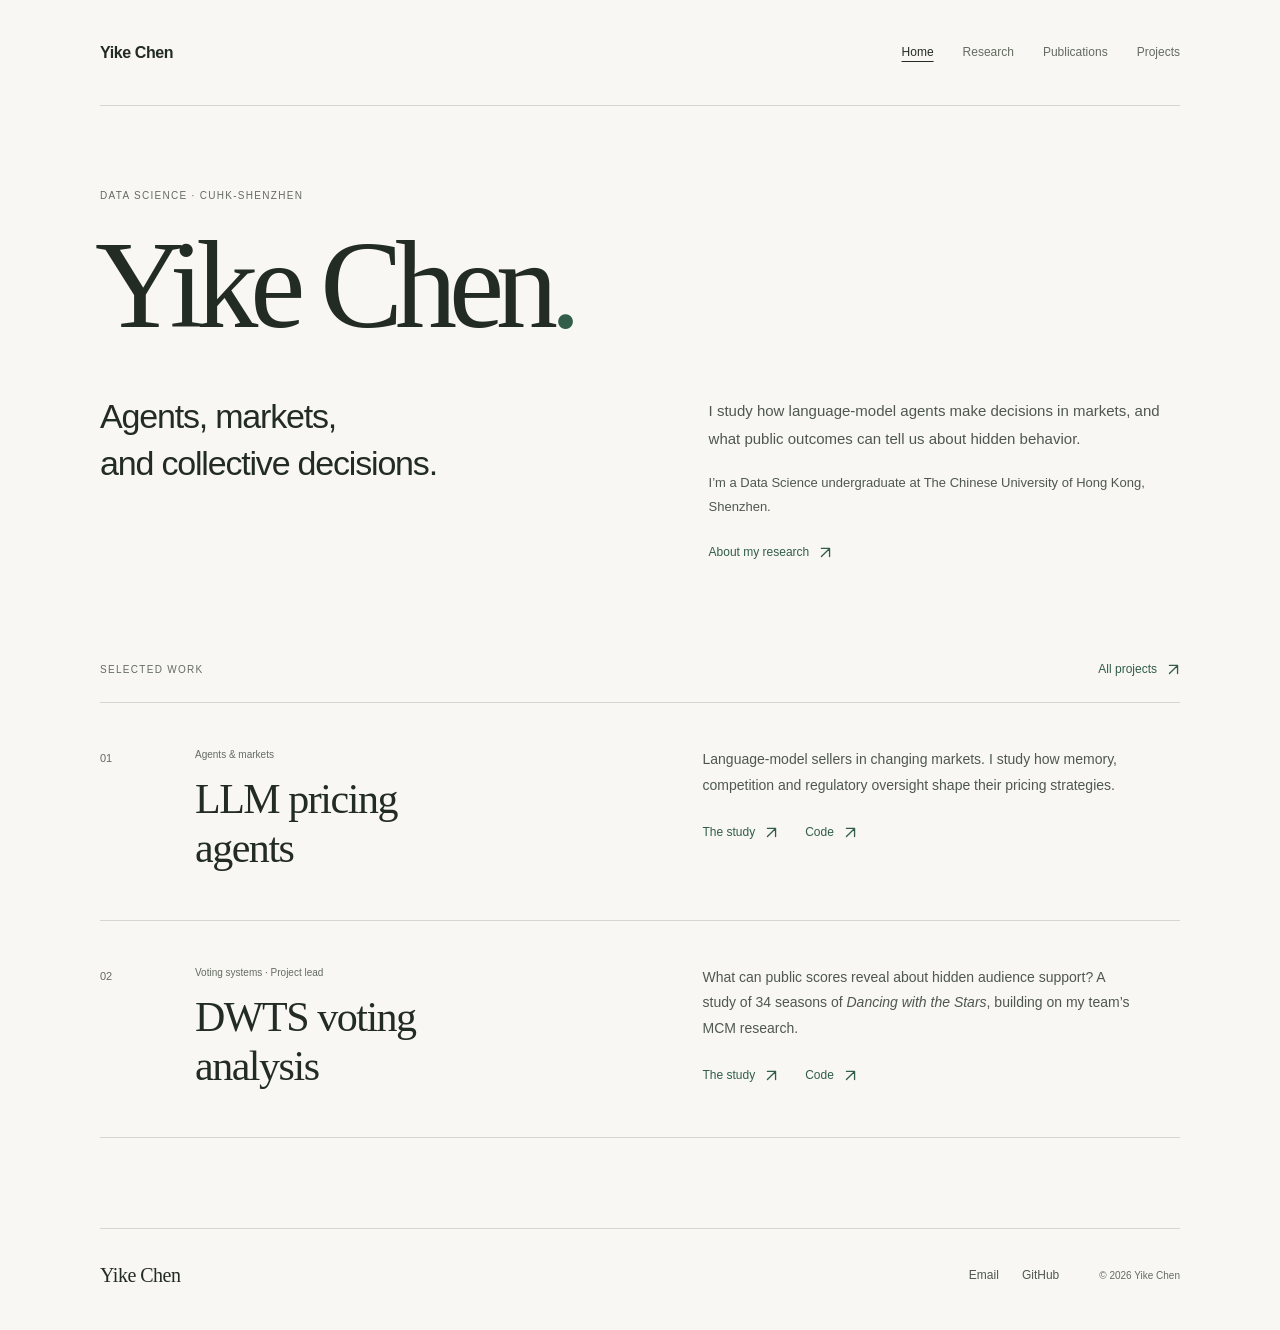
==== index.html @ 0167030e "Refine portfolio with a minimal editorial design" ====
<!DOCTYPE html>
<html lang="en">
<head>
  <meta charset="utf-8">
  <meta name="viewport" content="width=device-width, initial-scale=1">
  <title>Yike Chen — Data Science &amp; Research</title>
  <meta name="description" content="Yike Chen studies language-model agents, markets and voting systems. A selected research portfolio from a Data Science undergraduate at CUHK-Shenzhen.">
  <link rel="canonical" href="https://ccc917111.github.io/">
  <meta property="og:type" content="website">
  <meta property="og:title" content="Yike Chen — Data Science &amp; Research">
  <meta property="og:description" content="Selected research on language-model agents, strategic behavior and voting systems.">
  <meta property="og:url" content="https://ccc917111.github.io/">
  <link rel="icon" href="assets/favicon.svg" type="image/svg+xml">
  <link rel="stylesheet" href="assets/style.css?v=minimal-20261016">
</head>
<body class="page page-home">
  <a class="skip-link" href="#main">Skip to content</a>
  <header class="site-header">
    <div class="shell header-inner">
      <a class="brand" href="index.html">Yike Chen</a>
      <nav class="site-nav" aria-label="Primary">
        <a href="index.html" aria-current="page">Home</a>
        <a href="research.html">Research</a>
        <a href="publications.html">Publications</a>
        <a href="projects.html">Projects</a>
      </nav>
    </div>
  </header>

  <main class="shell" id="main">
    <section class="home-intro" aria-labelledby="hero-title">
      <p class="eyebrow">Data science · CUHK-Shenzhen</p>
      <h1 id="hero-title">Yike Chen<span class="name-period">.</span></h1>
      <div class="intro-grid">
        <p class="intro-statement">Agents, markets,<br> and collective decisions.</p>
        <div class="intro-description">
          <p>I study how language-model agents make decisions in markets, and what public outcomes can tell us about hidden behavior.</p>
          <p>I&rsquo;m a Data Science undergraduate at The Chinese University of Hong Kong, Shenzhen.</p>
          <a class="text-link" href="research.html">About my research <svg class="icon-arrow" viewBox="0 0 16 16" aria-hidden="true" focusable="false"><path d="M3 13 13 3M3 3h10v10" fill="none" stroke="currentColor" stroke-width="1.6" stroke-linecap="round" stroke-linejoin="round"/></svg></a>
        </div>
      </div>
    </section>

    <section class="selected-work" aria-labelledby="work-title">
      <div class="section-heading">
        <h2 class="eyebrow" id="work-title">Selected work</h2>
        <a class="text-link" href="projects.html">All projects <svg class="icon-arrow" viewBox="0 0 16 16" aria-hidden="true" focusable="false"><path d="M3 13 13 3M3 3h10v10" fill="none" stroke="currentColor" stroke-width="1.6" stroke-linecap="round" stroke-linejoin="round"/></svg></a>
      </div>
      <article class="work-row">
        <p class="work-index" aria-hidden="true">01</p>
        <div class="work-title">
          <p class="work-context">Agents &amp; markets</p>
          <h3><a href="research.html#pricing">LLM pricing<br> agents</a></h3>
        </div>
        <div class="work-description">
          <p>Language-model sellers in changing markets. I study how memory, competition and regulatory oversight shape their pricing strategies.</p>
          <div class="link-row">
            <a class="text-link" href="research.html#pricing">The study <svg class="icon-arrow" viewBox="0 0 16 16" aria-hidden="true" focusable="false"><path d="M3 13 13 3M3 3h10v10" fill="none" stroke="currentColor" stroke-width="1.6" stroke-linecap="round" stroke-linejoin="round"/></svg></a>
            <a class="text-link" href="https://github.com/CCC917111/strategic-adaptation-llm-pricing-agents">Code <svg class="icon-arrow" viewBox="0 0 16 16" aria-hidden="true" focusable="false"><path d="M3 13 13 3M3 3h10v10" fill="none" stroke="currentColor" stroke-width="1.6" stroke-linecap="round" stroke-linejoin="round"/></svg></a>
          </div>
        </div>
      </article>
      <article class="work-row">
        <p class="work-index" aria-hidden="true">02</p>
        <div class="work-title">
          <p class="work-context">Voting systems · Project lead</p>
          <h3><a href="research.html#dwts">DWTS voting<br> analysis</a></h3>
        </div>
        <div class="work-description">
          <p>What can public scores reveal about hidden audience support? A study of 34 seasons of <em>Dancing with the Stars</em>, building on my team&rsquo;s MCM research.</p>
          <div class="link-row">
            <a class="text-link" href="research.html#dwts">The study <svg class="icon-arrow" viewBox="0 0 16 16" aria-hidden="true" focusable="false"><path d="M3 13 13 3M3 3h10v10" fill="none" stroke="currentColor" stroke-width="1.6" stroke-linecap="round" stroke-linejoin="round"/></svg></a>
            <a class="text-link" href="https://github.com/CCC917111/DWTS_voting_analysis">Code <svg class="icon-arrow" viewBox="0 0 16 16" aria-hidden="true" focusable="false"><path d="M3 13 13 3M3 3h10v10" fill="none" stroke="currentColor" stroke-width="1.6" stroke-linecap="round" stroke-linejoin="round"/></svg></a>
          </div>
        </div>
      </article>
    </section>
  </main>

  <footer class="site-footer">
    <div class="shell footer-inner">
      <p class="footer-name">Yike Chen</p>
      <div class="footer-links"><a href="mailto:yikechen@link.cuhk.edu.cn">Email</a><a href="https://github.com/CCC917111">GitHub</a></div>
      <p class="copyright">&copy; 2026 Yike Chen</p>
    </div>
  </footer>
</body>
</html>
---- assets/style.css ----
/* Yike Chen — a minimal research portfolio. No external dependencies. */
:root {
  --ink: #232b25;
  --body: #4f584f;
  --muted: #646b62;
  --accent: #315d49;
  --paper: #f8f7f3;
  --line: #d4d8cf;
  --serif: "Iowan Old Style", "Palatino Linotype", "Book Antiqua", Georgia, serif;
  --sans: -apple-system, BlinkMacSystemFont, "Segoe UI", "Helvetica Neue", Arial, sans-serif;
}
*, *::before, *::after { box-sizing: border-box; }
html { scroll-behavior: smooth; scroll-padding-top: 32px; -webkit-text-size-adjust: 100%; }
body { margin: 0; min-width: 280px; min-height: 100vh; display: flex; flex-direction: column; color: var(--ink); background: var(--paper); font-family: var(--sans); font-size: 16px; line-height: 1.75; -webkit-font-smoothing: antialiased; }
main { flex: 1; }
a { color: var(--accent); text-underline-offset: 5px; text-decoration-thickness: 1px; }
a:hover { color: var(--ink); }
img { display: block; max-width: 100%; height: auto; }
h1, h2, h3, p { margin-top: 0; }
h1, h2, h3 { color: var(--ink); font-weight: 400; line-height: 1.17; }
p { margin-bottom: 18px; }
[hidden] { display: none !important; }
:focus-visible { outline: 2px solid var(--accent); outline-offset: 5px; }
.shell { width: min(1080px, calc(100% - 96px)); margin-inline: auto; }
.icon-arrow { display: inline-block; width: 13px; height: 13px; flex-shrink: 0; vertical-align: middle; }
.skip-link { position: absolute; top: 12px; left: 16px; z-index: 100; padding: 8px 16px; background: var(--paper); color: var(--ink); transform: translateY(-180%); }
.skip-link:focus { transform: translateY(0); }
.header-inner { min-height: 106px; display: flex; align-items: center; justify-content: space-between; gap: 30px; border-bottom: 1px solid var(--line); }
.brand { color: var(--ink); font-size: 16px; font-weight: 600; letter-spacing: -.025em; text-decoration: none; white-space: nowrap; }
.site-nav { display: flex; align-items: center; gap: 29px; }
.site-nav a { display: inline-block; padding: 9px 0; color: var(--muted); font-size: 12px; text-decoration: none; }
.site-nav a:hover, .site-nav a[aria-current="page"] { color: var(--ink); text-decoration: underline; }
.eyebrow { font-family: var(--sans); font-size: 10px; font-weight: 500; line-height: 1.5; letter-spacing: .13em; text-transform: uppercase; color: var(--muted); }
.text-link { display: inline-flex; align-items: center; gap: 10px; color: var(--accent); font-size: 12px; font-weight: 500; text-decoration: none; }
.text-link:hover { text-decoration: underline; }
.link-row { display: flex; flex-wrap: wrap; gap: 16px 27px; margin-top: 23px; }
.home-intro { padding: 82px 0 94px; }
.home-intro > .eyebrow { margin-bottom: 20px; }
.home-intro h1 { margin: 0 0 46px -5px; font-family: var(--serif); font-size: clamp(80px, 9.7vw, 132px); letter-spacing: -.065em; line-height: 1; }
.name-period { color: var(--accent); }
.intro-grid { display: grid; grid-template-columns: 1.1fr 1fr; gap: 90px; }
.intro-statement { margin: 0; font-size: clamp(25px, 2.8vw, 34px); line-height: 1.38; letter-spacing: -.035em; }
.intro-description { padding-top: 4px; }
.intro-description p { font-size: 15px; color: var(--body); line-height: 1.85; }
.intro-description p + p { font-size: 13px; }
.intro-description .text-link { margin-top: 3px; }
.selected-work { padding-bottom: 90px; }
.section-heading { display: flex; align-items: baseline; justify-content: space-between; gap: 25px; padding-bottom: 22px; border-bottom: 1px solid var(--line); }
.section-heading .eyebrow { margin: 0; }
.work-row { display: grid; grid-template-columns: 65px 1fr 1fr; gap: 30px; padding: 43px 0 46px; border-bottom: 1px solid var(--line); }
.work-index { padding-top: 3px; color: var(--muted); font-size: 11px; }
.work-context { margin-bottom: 12px; color: var(--muted); font-size: 10px; }
.work-title h3 { margin: 0; font-family: var(--serif); font-size: 42px; letter-spacing: -.035em; }
.work-title h3 a { color: var(--ink); text-decoration: none; }
.work-title h3 a:hover { color: var(--accent); }
.work-description { padding-top: 1px; }
.work-description > p { max-width: 430px; margin-bottom: 0; color: var(--body); font-size: 14px; line-height: 1.85; }
.site-footer { margin-top: 0; }
.footer-inner { display: flex; flex-wrap: wrap; gap: 20px 40px; align-items: center; padding: 29px 0 37px; border-top: 1px solid var(--line); }
.footer-inner p { margin: 0; }
.footer-name { font-family: var(--serif); font-size: 20px; letter-spacing: -.025em; }
.footer-links { display: flex; gap: 23px; margin-left: auto; }
.footer-links a { font-size: 12px; color: var(--body); text-decoration: none; }
.footer-links a:hover { color: var(--accent); text-decoration: underline; }
.copyright { color: var(--muted); font-size: 10px; }
/* Research and publication records stay accessible beyond the short home page. */
.page-intro { padding: 74px 0 48px; max-width: 840px; }
.page-intro .eyebrow { margin-bottom: 22px; }
.page-intro h1 { margin-bottom: 25px; font-family: var(--serif); font-size: clamp(43px, 5.3vw, 65px); letter-spacing: -.045em; }
.page-lede { max-width: 730px; margin: 0; color: var(--body); font-size: 16px; line-height: 1.9; }
.section-nav { display: flex; flex-wrap: wrap; gap: 12px 30px; padding: 0 0 25px; }
.section-nav a { color: var(--body); font-size: 12px; text-decoration: none; }
.section-nav a:hover { text-decoration: underline; }
.research-list { margin-bottom: 80px; }
.research-entry { display: grid; grid-template-columns: 200px minmax(0, 1fr); gap: 65px; border-top: 1px solid var(--line); padding: 43px 0 50px; }
.entry-meta { color: var(--muted); font-size: 11px; line-height: 1.8; padding-top: 6px; }
.entry-period { margin-bottom: 11px; }
.entry-role { max-width: 175px; }
.entry-content { max-width: 720px; }
.entry-content h2 { font-family: var(--serif); font-size: 34px; letter-spacing: -.025em; margin-bottom: 26px; }
.entry-content > p { color: var(--body); font-size: 14px; line-height: 1.95; }
.publication-group { margin: 4px 0 60px; }
.page-publications main { padding-bottom: 35px; }
.group-title { margin-bottom: 0; padding-bottom: 18px; border-bottom: 1px solid var(--line); font-size: 10px; color: var(--muted); text-transform: uppercase; letter-spacing: .12em; }
.publication { display: grid; grid-template-columns: 65px minmax(0, 1fr); gap: 30px; padding: 32px 0 36px; }
.publication-number { padding-top: 5px; color: var(--muted); font-size: 11px; }
.publication-content { max-width: 850px; }
.publication h3 { font-family: var(--serif); font-size: 30px; letter-spacing: -.02em; line-height: 1.35; margin-bottom: 21px; }
.venue { font-size: 12px; color: var(--accent); margin-bottom: 11px; }
.authors { color: var(--body); font-size: 13px; line-height: 1.9; margin-bottom: 12px; }
.self { color: var(--ink); font-weight: 600; }
.publication-note { color: var(--muted); font-size: 12px; }
/* Native disclosure keeps the project index quiet and method figures available. */
.project-grid { padding-bottom: 70px; }
.project-card { display: grid; grid-template-columns: 65px minmax(0, 1fr); column-gap: 30px; padding: 38px 0 46px; border-top: 1px solid var(--line); }
.project-card > :not(.project-topline) { grid-column: 2; }
.project-topline { grid-column: 1; grid-row: 1; padding-top: 8px; }
.project-number { color: var(--muted); font-size: 11px; }
.project-card h2 { max-width: 800px; font-family: var(--serif); font-size: 35px; letter-spacing: -.025em; margin-bottom: 23px; }
.project-card > p { max-width: 760px; color: var(--body); font-size: 14px; line-height: 1.95; }
.project-method { max-width: 760px; margin: 3px 0 0; }
.project-method summary { width: fit-content; padding: 6px 0; font-size: 12px; color: var(--accent); cursor: pointer; }
.project-method[open] summary { margin-bottom: 15px; }
.visual-link { display: block; text-decoration: none; }
.project-visual { width: 100%; border: 1px solid var(--line); }
.visual-open { display: inline-flex; align-items: center; gap: 8px; padding: 8px 0; font-size: 11px; color: var(--accent); }
.visual-link:hover .visual-open { text-decoration: underline; }
.project-card .link-row { margin-top: 18px; }
@media (max-width: 900px) {
  .shell { width: calc(100% - 72px); }
  .intro-grid { gap: 45px; }
  .work-row { grid-template-columns: 35px 1fr 1fr; gap: 22px; }
  .work-title h3 { font-size: 35px; }
  .research-entry { grid-template-columns: 160px minmax(0, 1fr); gap: 35px; }
  .entry-content h2 { font-size: 30px; }
}
@media (max-width: 650px) {
  .shell { width: calc(100% - 48px); }
  .header-inner { display: block; padding: 22px 0 14px; min-height: auto; }
  .brand { font-size: 15px; }
  .site-nav { margin-top: 12px; gap: 0; justify-content: space-between; }
  .site-nav a { font-size: 11px; padding: 7px 0; }
  .home-intro { padding: 52px 0 58px; }
  .home-intro > .eyebrow { font-size: 9px; margin-bottom: 23px; }
  .home-intro h1 { margin: 0 0 32px -3px; font-size: clamp(61px, 16vw, 94px); }
  .intro-grid { grid-template-columns: 1fr; gap: 25px; }
  .intro-statement { font-size: 29px; }
  .intro-description { max-width: 440px; padding-top: 0; }
  .intro-description p { font-size: 14px; margin-bottom: 16px; }
  .intro-description p + p { font-size: 12px; }
  .selected-work { padding-bottom: 60px; }
  .section-heading { padding-bottom: 18px; }
  .section-heading .text-link { font-size: 11px; }
  .work-row { grid-template-columns: 25px minmax(0, 1fr); gap: 18px 12px; padding: 29px 0 32px; }
  .work-index { grid-column: 1; grid-row: 1; padding-top: 1px; font-size: 10px; }
  .work-title { grid-column: 2; }
  .work-context { font-size: 9px; margin-bottom: 11px; }
  .work-title h3 { font-size: 35px; }
  .work-title h3 br { display: none; }
  .work-description { grid-column: 2; padding: 0; }
  .work-description > p { font-size: 13px; }
  .link-row { margin-top: 18px; gap: 15px 24px; }
  .text-link { font-size: 11px; }
  .footer-inner { padding: 24px 0 29px; gap: 18px 22px; }
  .footer-name { font-size: 18px; }
  .footer-links { gap: 19px; }
  .footer-links a { font-size: 11px; }
  .copyright { flex-basis: 100%; font-size: 9px; }
  .page-intro { padding: 48px 0 35px; }
  .page-intro h1 { font-size: 43px; }
  .page-intro .eyebrow { margin-bottom: 18px; }
  .page-lede { font-size: 14px; line-height: 1.85; }
  .section-nav { gap: 9px 21px; padding-bottom: 22px; }
  .section-nav a { font-size: 11px; }
  .research-entry { grid-template-columns: 1fr; gap: 19px; padding: 28px 0 35px; }
  .entry-meta { padding-top: 0; font-size: 10px; }
  .entry-period { margin-bottom: 6px; }
  .entry-role { max-width: none; margin: 0; }
  .entry-content h2 { font-size: 29px; margin-bottom: 21px; }
  .entry-content > p { font-size: 13px; line-height: 1.95; }
  .research-list { margin-bottom: 40px; }
  .publication-group { margin-bottom: 35px; }
  .publication { grid-template-columns: 22px minmax(0, 1fr); gap: 13px; padding-top: 25px; }
  .publication h3 { font-size: 26px; margin-bottom: 20px; }
  .publication-number { font-size: 10px; }
  .authors { font-size: 12px; }
  .venue, .publication-note { font-size: 11px; }
  .project-grid { padding-bottom: 40px; }
  .project-card { grid-template-columns: 22px minmax(0, 1fr); column-gap: 13px; padding: 28px 0 33px; }
  .project-topline { padding-top: 6px; }
  .project-number { font-size: 10px; }
  .project-card h2 { font-size: 29px; margin-bottom: 20px; }
  .project-card > p { font-size: 13px; }
  .project-method summary, .visual-open { font-size: 11px; }
}
@media (max-width: 360px) {
  .shell { width: calc(100% - 36px); }
  .home-intro h1 { font-size: 58px; }
  .intro-statement { font-size: 26px; }
  .work-title h3 { font-size: 31px; }
  .page-intro h1 { font-size: 38px; }
  .entry-content h2, .project-card h2 { font-size: 27px; }
  .publication h3 { font-size: 24px; }
}
@media (prefers-reduced-motion: reduce) { html { scroll-behavior: auto; } }
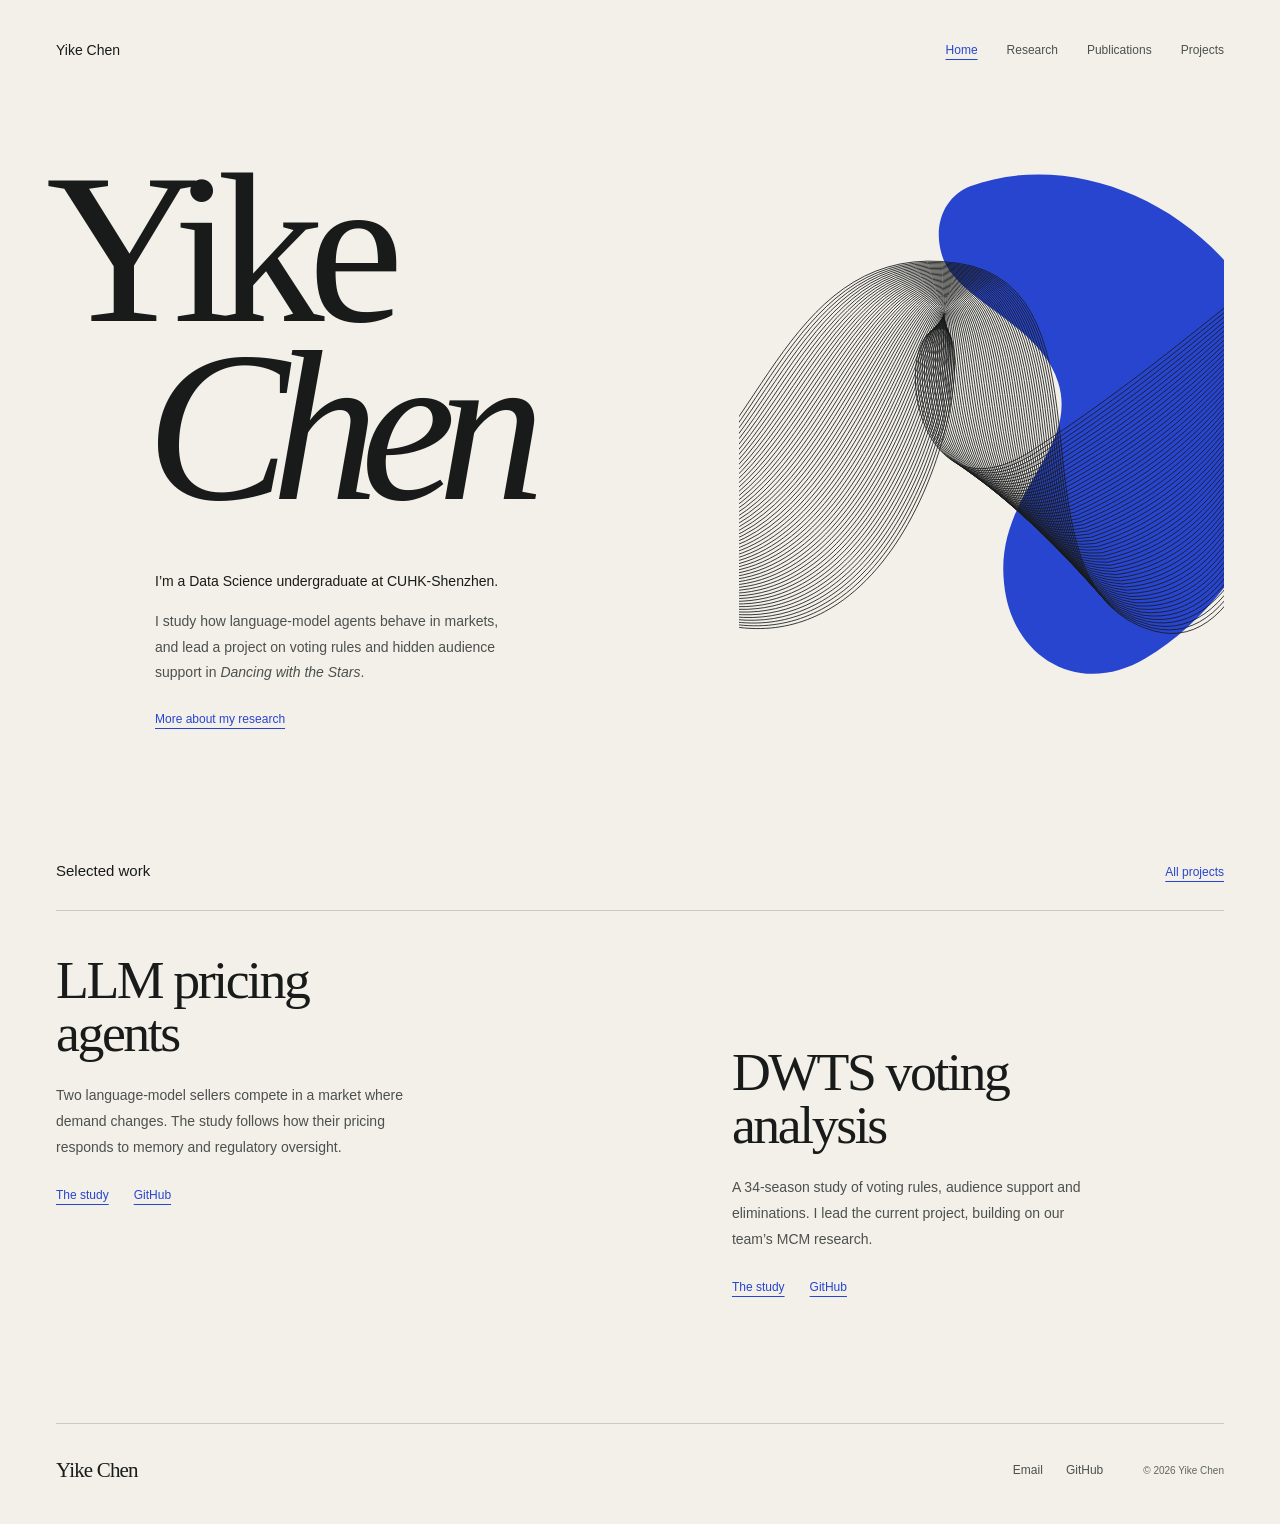
==== commit 8e0f9d9d: "Give the portfolio an art-led cover and a more personal voice" ====
--- a/index.html
+++ b/index.html
@@ -4,14 +4,14 @@
   <meta charset="utf-8">
   <meta name="viewport" content="width=device-width, initial-scale=1">
   <title>Yike Chen — Data Science &amp; Research</title>
-  <meta name="description" content="Yike Chen studies language-model agents, markets and voting systems. A selected research portfolio from a Data Science undergraduate at CUHK-Shenzhen.">
+  <meta name="description" content="Yike Chen is a Data Science undergraduate at CUHK-Shenzhen studying language-model agents in markets and leading research on DWTS voting systems.">
   <link rel="canonical" href="https://ccc917111.github.io/">
   <meta property="og:type" content="website">
   <meta property="og:title" content="Yike Chen — Data Science &amp; Research">
-  <meta property="og:description" content="Selected research on language-model agents, strategic behavior and voting systems.">
+  <meta property="og:description" content="Selected research on language-model agents, markets and voting systems.">
   <meta property="og:url" content="https://ccc917111.github.io/">
   <link rel="icon" href="assets/favicon.svg" type="image/svg+xml">
-  <link rel="stylesheet" href="assets/style.css?v=minimal-20261016">
+  <link rel="stylesheet" href="assets/style.css?v=art-20261016">
 </head>
 <body class="page page-home">
   <a class="skip-link" href="#main">Skip to content</a>
@@ -28,52 +28,35 @@
   </header>
 
   <main class="shell" id="main">
-    <section class="home-intro" aria-labelledby="hero-title">
-      <p class="eyebrow">Data science · CUHK-Shenzhen</p>
-      <h1 id="hero-title">Yike Chen<span class="name-period">.</span></h1>
-      <div class="intro-grid">
-        <p class="intro-statement">Agents, markets,<br> and collective decisions.</p>
-        <div class="intro-description">
-          <p>I study how language-model agents make decisions in markets, and what public outcomes can tell us about hidden behavior.</p>
-          <p>I&rsquo;m a Data Science undergraduate at The Chinese University of Hong Kong, Shenzhen.</p>
-          <a class="text-link" href="research.html">About my research <svg class="icon-arrow" viewBox="0 0 16 16" aria-hidden="true" focusable="false"><path d="M3 13 13 3M3 3h10v10" fill="none" stroke="currentColor" stroke-width="1.6" stroke-linecap="round" stroke-linejoin="round"/></svg></a>
-        </div>
+    <section class="cover" aria-labelledby="hero-title">
+      <h1 class="cover-name" id="hero-title"><span>Yike</span> <span class="surname">Chen</span></h1>
+      <figure class="cover-art" aria-hidden="true">
+        <img src="assets/visuals/abstract-study.svg" alt="" width="600" height="720" decoding="async" fetchpriority="high">
+      </figure>
+      <div class="cover-note">
+        <p>I&rsquo;m a Data Science undergraduate at CUHK-Shenzhen.</p>
+        <p>I study how language-model agents behave in markets, and lead a project on voting rules and hidden audience support in <em>Dancing with the Stars</em>.</p>
+        <a href="research.html">More about my research</a>
       </div>
     </section>
 
     <section class="selected-work" aria-labelledby="work-title">
       <div class="section-heading">
-        <h2 class="eyebrow" id="work-title">Selected work</h2>
-        <a class="text-link" href="projects.html">All projects <svg class="icon-arrow" viewBox="0 0 16 16" aria-hidden="true" focusable="false"><path d="M3 13 13 3M3 3h10v10" fill="none" stroke="currentColor" stroke-width="1.6" stroke-linecap="round" stroke-linejoin="round"/></svg></a>
+        <h2 id="work-title">Selected work</h2>
+        <a href="projects.html">All projects</a>
       </div>
-      <article class="work-row">
-        <p class="work-index" aria-hidden="true">01</p>
-        <div class="work-title">
-          <p class="work-context">Agents &amp; markets</p>
+      <div class="work-grid">
+        <article class="work-item">
           <h3><a href="research.html#pricing">LLM pricing<br> agents</a></h3>
-        </div>
-        <div class="work-description">
-          <p>Language-model sellers in changing markets. I study how memory, competition and regulatory oversight shape their pricing strategies.</p>
-          <div class="link-row">
-            <a class="text-link" href="research.html#pricing">The study <svg class="icon-arrow" viewBox="0 0 16 16" aria-hidden="true" focusable="false"><path d="M3 13 13 3M3 3h10v10" fill="none" stroke="currentColor" stroke-width="1.6" stroke-linecap="round" stroke-linejoin="round"/></svg></a>
-            <a class="text-link" href="https://github.com/CCC917111/strategic-adaptation-llm-pricing-agents">Code <svg class="icon-arrow" viewBox="0 0 16 16" aria-hidden="true" focusable="false"><path d="M3 13 13 3M3 3h10v10" fill="none" stroke="currentColor" stroke-width="1.6" stroke-linecap="round" stroke-linejoin="round"/></svg></a>
-          </div>
-        </div>
-      </article>
-      <article class="work-row">
-        <p class="work-index" aria-hidden="true">02</p>
-        <div class="work-title">
-          <p class="work-context">Voting systems · Project lead</p>
+          <p>Two language-model sellers compete in a market where demand changes. The study follows how their pricing responds to memory and regulatory oversight.</p>
+          <div class="work-links"><a href="research.html#pricing">The study</a><a href="https://github.com/CCC917111/strategic-adaptation-llm-pricing-agents">GitHub</a></div>
+        </article>
+        <article class="work-item">
           <h3><a href="research.html#dwts">DWTS voting<br> analysis</a></h3>
-        </div>
-        <div class="work-description">
-          <p>What can public scores reveal about hidden audience support? A study of 34 seasons of <em>Dancing with the Stars</em>, building on my team&rsquo;s MCM research.</p>
-          <div class="link-row">
-            <a class="text-link" href="research.html#dwts">The study <svg class="icon-arrow" viewBox="0 0 16 16" aria-hidden="true" focusable="false"><path d="M3 13 13 3M3 3h10v10" fill="none" stroke="currentColor" stroke-width="1.6" stroke-linecap="round" stroke-linejoin="round"/></svg></a>
-            <a class="text-link" href="https://github.com/CCC917111/DWTS_voting_analysis">Code <svg class="icon-arrow" viewBox="0 0 16 16" aria-hidden="true" focusable="false"><path d="M3 13 13 3M3 3h10v10" fill="none" stroke="currentColor" stroke-width="1.6" stroke-linecap="round" stroke-linejoin="round"/></svg></a>
-          </div>
-        </div>
-      </article>
+          <p>A 34-season study of voting rules, audience support and eliminations. I lead the current project, building on our team&rsquo;s MCM research.</p>
+          <div class="work-links"><a href="research.html#dwts">The study</a><a href="https://github.com/CCC917111/DWTS_voting_analysis">GitHub</a></div>
+        </article>
+      </div>
     </section>
   </main>
 
--- a/assets/style.css
+++ b/assets/style.css
@@ -1,12 +1,12 @@
-/* Yike Chen — a minimal research portfolio. No external dependencies. */
+/* Yike Chen — typography, paper and an original abstract print. */
 :root {
-  --ink: #232b25;
-  --body: #4f584f;
-  --muted: #646b62;
-  --accent: #315d49;
-  --paper: #f8f7f3;
-  --line: #d4d8cf;
-  --serif: "Iowan Old Style", "Palatino Linotype", "Book Antiqua", Georgia, serif;
+  --ink: #181b1a;
+  --body: #4d504e;
+  --muted: #62655f;
+  --accent: #2845cf;
+  --paper: #f2f0e9;
+  --line: #c9cbc3;
+  --serif: "Bodoni MT", Didot, "Times New Roman", serif;
   --sans: -apple-system, BlinkMacSystemFont, "Segoe UI", "Helvetica Neue", Arial, sans-serif;
 }
 *, *::before, *::after { box-sizing: border-box; }
@@ -20,54 +20,54 @@
 h1, h2, h3 { color: var(--ink); font-weight: 400; line-height: 1.17; }
 p { margin-bottom: 18px; }
 [hidden] { display: none !important; }
-:focus-visible { outline: 2px solid var(--accent); outline-offset: 5px; }
-.shell { width: min(1080px, calc(100% - 96px)); margin-inline: auto; }
-.icon-arrow { display: inline-block; width: 13px; height: 13px; flex-shrink: 0; vertical-align: middle; }
+:focus-visible { outline: 2px solid var(--accent); outline-offset: 6px; }
+.shell { width: min(1200px, calc(100% - 112px)); margin-inline: auto; }
+.icon-arrow { display: inline-block; width: 12px; height: 12px; flex-shrink: 0; vertical-align: middle; }
 .skip-link { position: absolute; top: 12px; left: 16px; z-index: 100; padding: 8px 16px; background: var(--paper); color: var(--ink); transform: translateY(-180%); }
 .skip-link:focus { transform: translateY(0); }
-.header-inner { min-height: 106px; display: flex; align-items: center; justify-content: space-between; gap: 30px; border-bottom: 1px solid var(--line); }
-.brand { color: var(--ink); font-size: 16px; font-weight: 600; letter-spacing: -.025em; text-decoration: none; white-space: nowrap; }
+.header-inner { min-height: 100px; display: flex; align-items: center; justify-content: space-between; gap: 30px; }
+.brand { color: var(--ink); font-size: 14px; font-weight: 500; text-decoration: none; white-space: nowrap; }
 .site-nav { display: flex; align-items: center; gap: 29px; }
-.site-nav a { display: inline-block; padding: 9px 0; color: var(--muted); font-size: 12px; text-decoration: none; }
-.site-nav a:hover, .site-nav a[aria-current="page"] { color: var(--ink); text-decoration: underline; }
-.eyebrow { font-family: var(--sans); font-size: 10px; font-weight: 500; line-height: 1.5; letter-spacing: .13em; text-transform: uppercase; color: var(--muted); }
-.text-link { display: inline-flex; align-items: center; gap: 10px; color: var(--accent); font-size: 12px; font-weight: 500; text-decoration: none; }
-.text-link:hover { text-decoration: underline; }
+.site-nav a { padding: 9px 0; color: var(--body); font-size: 12px; text-decoration: none; }
+.site-nav a:hover, .site-nav a[aria-current="page"] { color: var(--accent); text-decoration: underline; }
+.eyebrow { font-family: var(--sans); font-size: 10px; font-weight: 400; line-height: 1.5; letter-spacing: .09em; color: var(--muted); }
+.text-link { display: inline-flex; align-items: center; gap: 9px; color: var(--accent); font-size: 12px; font-weight: 400; text-decoration: underline; }
 .link-row { display: flex; flex-wrap: wrap; gap: 16px 27px; margin-top: 23px; }
-.home-intro { padding: 82px 0 94px; }
-.home-intro > .eyebrow { margin-bottom: 20px; }
-.home-intro h1 { margin: 0 0 46px -5px; font-family: var(--serif); font-size: clamp(80px, 9.7vw, 132px); letter-spacing: -.065em; line-height: 1; }
-.name-period { color: var(--accent); }
-.intro-grid { display: grid; grid-template-columns: 1.1fr 1fr; gap: 90px; }
-.intro-statement { margin: 0; font-size: clamp(25px, 2.8vw, 34px); line-height: 1.38; letter-spacing: -.035em; }
-.intro-description { padding-top: 4px; }
-.intro-description p { font-size: 15px; color: var(--body); line-height: 1.85; }
-.intro-description p + p { font-size: 13px; }
-.intro-description .text-link { margin-top: 3px; }
-.selected-work { padding-bottom: 90px; }
-.section-heading { display: flex; align-items: baseline; justify-content: space-between; gap: 25px; padding-bottom: 22px; border-bottom: 1px solid var(--line); }
-.section-heading .eyebrow { margin: 0; }
-.work-row { display: grid; grid-template-columns: 65px 1fr 1fr; gap: 30px; padding: 43px 0 46px; border-bottom: 1px solid var(--line); }
-.work-index { padding-top: 3px; color: var(--muted); font-size: 11px; }
-.work-context { margin-bottom: 12px; color: var(--muted); font-size: 10px; }
-.work-title h3 { margin: 0; font-family: var(--serif); font-size: 42px; letter-spacing: -.035em; }
-.work-title h3 a { color: var(--ink); text-decoration: none; }
-.work-title h3 a:hover { color: var(--accent); }
-.work-description { padding-top: 1px; }
-.work-description > p { max-width: 430px; margin-bottom: 0; color: var(--body); font-size: 14px; line-height: 1.85; }
-.site-footer { margin-top: 0; }
-.footer-inner { display: flex; flex-wrap: wrap; gap: 20px 40px; align-items: center; padding: 29px 0 37px; border-top: 1px solid var(--line); }
+/* The cover uses separate areas for the name, artwork and introduction. */
+.cover { display: grid; grid-template-columns: repeat(12, minmax(0, 1fr)); grid-template-rows: auto auto; column-gap: 20px; row-gap: 46px; padding: 58px 0 122px; align-items: start; }
+.cover-name { grid-column: 1 / 8; grid-row: 1; position: relative; z-index: 1; margin: 8px 0 0 -10px; font-family: var(--serif); font-size: clamp(145px, 16.8vw, 244px); line-height: .77; letter-spacing: -.075em; }
+.cover-name > span { display: block; }
+.cover-name .surname { margin: 12px 0 0 100px; font-style: italic; font-weight: 400; letter-spacing: -.085em; }
+.cover-art { grid-column: 8 / 13; grid-row: 1 / 3; align-self: center; width: calc(100% + 10px); margin: 0 0 0 -10px; }
+.cover-art img { width: 100%; }
+.cover-note { grid-column: 2 / 6; grid-row: 2; max-width: 350px; padding-top: 6px; }
+.cover-note p { color: var(--body); font-size: 14px; line-height: 1.85; margin-bottom: 14px; }
+.cover-note p:first-child { color: var(--ink); }
+.cover-note > a { display: inline-block; margin-top: 9px; font-size: 12px; }
+.selected-work { margin: 0 0 125px; }
+.section-heading { display: flex; align-items: baseline; justify-content: space-between; gap: 25px; padding-bottom: 27px; border-bottom: 1px solid var(--line); }
+.section-heading h2 { font-family: var(--sans); font-size: 15px; margin: 0; font-weight: 400; }
+.section-heading > a { font-size: 12px; }
+.work-grid { display: grid; grid-template-columns: 1.1fr .9fr; gap: 160px; padding: 43px 70px 0 0; }
+.work-item:nth-child(2) { padding-top: 92px; }
+.work-item h3 { margin: 0 0 24px; font-family: var(--serif); font-size: clamp(39px, 4.2vw, 57px); line-height: .98; letter-spacing: -.045em; }
+.work-item h3 a { color: var(--ink); text-decoration: none; }
+.work-item h3 a:hover { color: var(--accent); }
+.work-item > p { max-width: 360px; color: var(--body); font-size: 14px; line-height: 1.85; margin: 0; }
+.work-links { display: flex; flex-wrap: wrap; gap: 25px; margin-top: 24px; }
+.work-links a { font-size: 12px; }
+.footer-inner { display: flex; flex-wrap: wrap; gap: 20px 40px; align-items: center; padding: 28px 0 35px; border-top: 1px solid var(--line); }
 .footer-inner p { margin: 0; }
-.footer-name { font-family: var(--serif); font-size: 20px; letter-spacing: -.025em; }
+.footer-name { font-family: var(--serif); font-size: 21px; letter-spacing: -.04em; }
 .footer-links { display: flex; gap: 23px; margin-left: auto; }
 .footer-links a { font-size: 12px; color: var(--body); text-decoration: none; }
 .footer-links a:hover { color: var(--accent); text-decoration: underline; }
 .copyright { color: var(--muted); font-size: 10px; }
-/* Research and publication records stay accessible beyond the short home page. */
-.page-intro { padding: 74px 0 48px; max-width: 840px; }
-.page-intro .eyebrow { margin-bottom: 22px; }
-.page-intro h1 { margin-bottom: 25px; font-family: var(--serif); font-size: clamp(43px, 5.3vw, 65px); letter-spacing: -.045em; }
-.page-lede { max-width: 730px; margin: 0; color: var(--body); font-size: 16px; line-height: 1.9; }
+/* Interior pages keep the same palette and let the research be read. */
+.page-intro { padding: 60px 0 48px; max-width: 840px; }
+.page-intro .eyebrow { display: none; }
+.page-intro h1 { margin-bottom: 26px; font-family: var(--serif); font-size: clamp(58px, 7.3vw, 94px); letter-spacing: -.06em; }
+.page-lede { max-width: 680px; margin: 0; color: var(--body); font-size: 15px; line-height: 1.9; }
 .section-nav { display: flex; flex-wrap: wrap; gap: 12px 30px; padding: 0 0 25px; }
 .section-nav a { color: var(--body); font-size: 12px; text-decoration: none; }
 .section-nav a:hover { text-decoration: underline; }
@@ -77,26 +77,25 @@
 .entry-period { margin-bottom: 11px; }
 .entry-role { max-width: 175px; }
 .entry-content { max-width: 720px; }
-.entry-content h2 { font-family: var(--serif); font-size: 34px; letter-spacing: -.025em; margin-bottom: 26px; }
+.entry-content h2 { font-family: var(--serif); font-size: 35px; letter-spacing: -.025em; margin-bottom: 26px; }
 .entry-content > p { color: var(--body); font-size: 14px; line-height: 1.95; }
 .publication-group { margin: 4px 0 60px; }
 .page-publications main { padding-bottom: 35px; }
-.group-title { margin-bottom: 0; padding-bottom: 18px; border-bottom: 1px solid var(--line); font-size: 10px; color: var(--muted); text-transform: uppercase; letter-spacing: .12em; }
+.group-title { margin-bottom: 0; padding-bottom: 18px; border-bottom: 1px solid var(--line); font-size: 12px; color: var(--muted); }
 .publication { display: grid; grid-template-columns: 65px minmax(0, 1fr); gap: 30px; padding: 32px 0 36px; }
 .publication-number { padding-top: 5px; color: var(--muted); font-size: 11px; }
 .publication-content { max-width: 850px; }
-.publication h3 { font-family: var(--serif); font-size: 30px; letter-spacing: -.02em; line-height: 1.35; margin-bottom: 21px; }
+.publication h3 { font-family: var(--serif); font-size: 31px; letter-spacing: -.025em; line-height: 1.35; margin-bottom: 21px; }
 .venue { font-size: 12px; color: var(--accent); margin-bottom: 11px; }
 .authors { color: var(--body); font-size: 13px; line-height: 1.9; margin-bottom: 12px; }
 .self { color: var(--ink); font-weight: 600; }
 .publication-note { color: var(--muted); font-size: 12px; }
-/* Native disclosure keeps the project index quiet and method figures available. */
 .project-grid { padding-bottom: 70px; }
 .project-card { display: grid; grid-template-columns: 65px minmax(0, 1fr); column-gap: 30px; padding: 38px 0 46px; border-top: 1px solid var(--line); }
 .project-card > :not(.project-topline) { grid-column: 2; }
 .project-topline { grid-column: 1; grid-row: 1; padding-top: 8px; }
 .project-number { color: var(--muted); font-size: 11px; }
-.project-card h2 { max-width: 800px; font-family: var(--serif); font-size: 35px; letter-spacing: -.025em; margin-bottom: 23px; }
+.project-card h2 { max-width: 800px; font-family: var(--serif); font-size: 36px; letter-spacing: -.03em; margin-bottom: 23px; }
 .project-card > p { max-width: 760px; color: var(--body); font-size: 14px; line-height: 1.95; }
 .project-method { max-width: 760px; margin: 3px 0 0; }
 .project-method summary { width: fit-content; padding: 6px 0; font-size: 12px; color: var(--accent); cursor: pointer; }
@@ -106,49 +105,48 @@
 .visual-open { display: inline-flex; align-items: center; gap: 8px; padding: 8px 0; font-size: 11px; color: var(--accent); }
 .visual-link:hover .visual-open { text-decoration: underline; }
 .project-card .link-row { margin-top: 18px; }
-@media (max-width: 900px) {
-  .shell { width: calc(100% - 72px); }
-  .intro-grid { gap: 45px; }
-  .work-row { grid-template-columns: 35px 1fr 1fr; gap: 22px; }
-  .work-title h3 { font-size: 35px; }
+@media (max-width: 1050px) {
+  .shell { width: calc(100% - 80px); }
+  .cover { column-gap: 15px; row-gap: 36px; padding-top: 52px; }
+  .cover-name { font-size: 19vw; }
+  .cover-name .surname { margin-left: 65px; }
+  .cover-art { grid-column: 8 / 13; }
+  .cover-note { grid-column: 2 / 7; }
+  .work-grid { gap: 90px; padding-right: 15px; }
   .research-entry { grid-template-columns: 160px minmax(0, 1fr); gap: 35px; }
-  .entry-content h2 { font-size: 30px; }
+  .entry-content h2 { font-size: 31px; }
 }
-@media (max-width: 650px) {
+@media (max-width: 700px) {
   .shell { width: calc(100% - 48px); }
   .header-inner { display: block; padding: 22px 0 14px; min-height: auto; }
-  .brand { font-size: 15px; }
+  .brand { font-size: 14px; }
   .site-nav { margin-top: 12px; gap: 0; justify-content: space-between; }
   .site-nav a { font-size: 11px; padding: 7px 0; }
-  .home-intro { padding: 52px 0 58px; }
-  .home-intro > .eyebrow { font-size: 9px; margin-bottom: 23px; }
-  .home-intro h1 { margin: 0 0 32px -3px; font-size: clamp(61px, 16vw, 94px); }
-  .intro-grid { grid-template-columns: 1fr; gap: 25px; }
-  .intro-statement { font-size: 29px; }
-  .intro-description { max-width: 440px; padding-top: 0; }
-  .intro-description p { font-size: 14px; margin-bottom: 16px; }
-  .intro-description p + p { font-size: 12px; }
-  .selected-work { padding-bottom: 60px; }
-  .section-heading { padding-bottom: 18px; }
-  .section-heading .text-link { font-size: 11px; }
-  .work-row { grid-template-columns: 25px minmax(0, 1fr); gap: 18px 12px; padding: 29px 0 32px; }
-  .work-index { grid-column: 1; grid-row: 1; padding-top: 1px; font-size: 10px; }
-  .work-title { grid-column: 2; }
-  .work-context { font-size: 9px; margin-bottom: 11px; }
-  .work-title h3 { font-size: 35px; }
-  .work-title h3 br { display: none; }
-  .work-description { grid-column: 2; padding: 0; }
-  .work-description > p { font-size: 13px; }
-  .link-row { margin-top: 18px; gap: 15px 24px; }
+  .cover { grid-template-columns: repeat(6, minmax(0, 1fr)); grid-template-rows: auto auto auto; column-gap: 12px; row-gap: 31px; padding: 43px 0 77px; }
+  .cover-name { grid-column: 1 / 7; grid-row: 1; font-size: clamp(112px, 29vw, 182px); margin-left: -5px; }
+  .cover-name .surname { margin: 9px 0 0 55px; }
+  .cover-art { grid-column: 2 / 7; grid-row: 2; width: 100%; max-width: 350px; margin: 0; justify-self: end; }
+  .cover-note { grid-column: 1 / 6; grid-row: 3; padding: 0; max-width: 340px; }
+  .cover-note p { font-size: 13px; }
+  .cover-note > a { font-size: 11px; }
+  .selected-work { margin-bottom: 75px; }
+  .section-heading { padding-bottom: 21px; }
+  .section-heading h2 { font-size: 14px; }
+  .section-heading > a { font-size: 11px; }
+  .work-grid { grid-template-columns: 1fr; gap: 52px; padding: 30px 0 0; }
+  .work-item:nth-child(2) { padding-top: 0; margin-left: 35px; }
+  .work-item h3 { font-size: 43px; margin-bottom: 20px; }
+  .work-item > p { font-size: 13px; }
+  .work-links { margin-top: 19px; }
+  .work-links a { font-size: 11px; }
   .text-link { font-size: 11px; }
   .footer-inner { padding: 24px 0 29px; gap: 18px 22px; }
-  .footer-name { font-size: 18px; }
+  .footer-name { font-size: 20px; }
   .footer-links { gap: 19px; }
   .footer-links a { font-size: 11px; }
   .copyright { flex-basis: 100%; font-size: 9px; }
-  .page-intro { padding: 48px 0 35px; }
-  .page-intro h1 { font-size: 43px; }
-  .page-intro .eyebrow { margin-bottom: 18px; }
+  .page-intro { padding: 39px 0 35px; }
+  .page-intro h1 { font-size: clamp(49px, 11vw, 70px); }
   .page-lede { font-size: 14px; line-height: 1.85; }
   .section-nav { gap: 9px 21px; padding-bottom: 22px; }
   .section-nav a { font-size: 11px; }
@@ -156,12 +154,12 @@
   .entry-meta { padding-top: 0; font-size: 10px; }
   .entry-period { margin-bottom: 6px; }
   .entry-role { max-width: none; margin: 0; }
-  .entry-content h2 { font-size: 29px; margin-bottom: 21px; }
+  .entry-content h2 { font-size: 30px; margin-bottom: 21px; }
   .entry-content > p { font-size: 13px; line-height: 1.95; }
   .research-list { margin-bottom: 40px; }
   .publication-group { margin-bottom: 35px; }
   .publication { grid-template-columns: 22px minmax(0, 1fr); gap: 13px; padding-top: 25px; }
-  .publication h3 { font-size: 26px; margin-bottom: 20px; }
+  .publication h3 { font-size: 27px; margin-bottom: 20px; }
   .publication-number { font-size: 10px; }
   .authors { font-size: 12px; }
   .venue, .publication-note { font-size: 11px; }
@@ -169,17 +167,17 @@
   .project-card { grid-template-columns: 22px minmax(0, 1fr); column-gap: 13px; padding: 28px 0 33px; }
   .project-topline { padding-top: 6px; }
   .project-number { font-size: 10px; }
-  .project-card h2 { font-size: 29px; margin-bottom: 20px; }
+  .project-card h2 { font-size: 30px; margin-bottom: 20px; }
   .project-card > p { font-size: 13px; }
   .project-method summary, .visual-open { font-size: 11px; }
 }
 @media (max-width: 360px) {
   .shell { width: calc(100% - 36px); }
-  .home-intro h1 { font-size: 58px; }
-  .intro-statement { font-size: 26px; }
-  .work-title h3 { font-size: 31px; }
-  .page-intro h1 { font-size: 38px; }
-  .entry-content h2, .project-card h2 { font-size: 27px; }
-  .publication h3 { font-size: 24px; }
+  .cover-name { font-size: 112px; }
+  .cover-name .surname { margin-left: 39px; }
+  .work-item h3 { font-size: 39px; }
+  .page-intro h1 { font-size: 46px; }
+  .entry-content h2, .project-card h2 { font-size: 28px; }
+  .publication h3 { font-size: 25px; }
 }
 @media (prefers-reduced-motion: reduce) { html { scroll-behavior: auto; } }
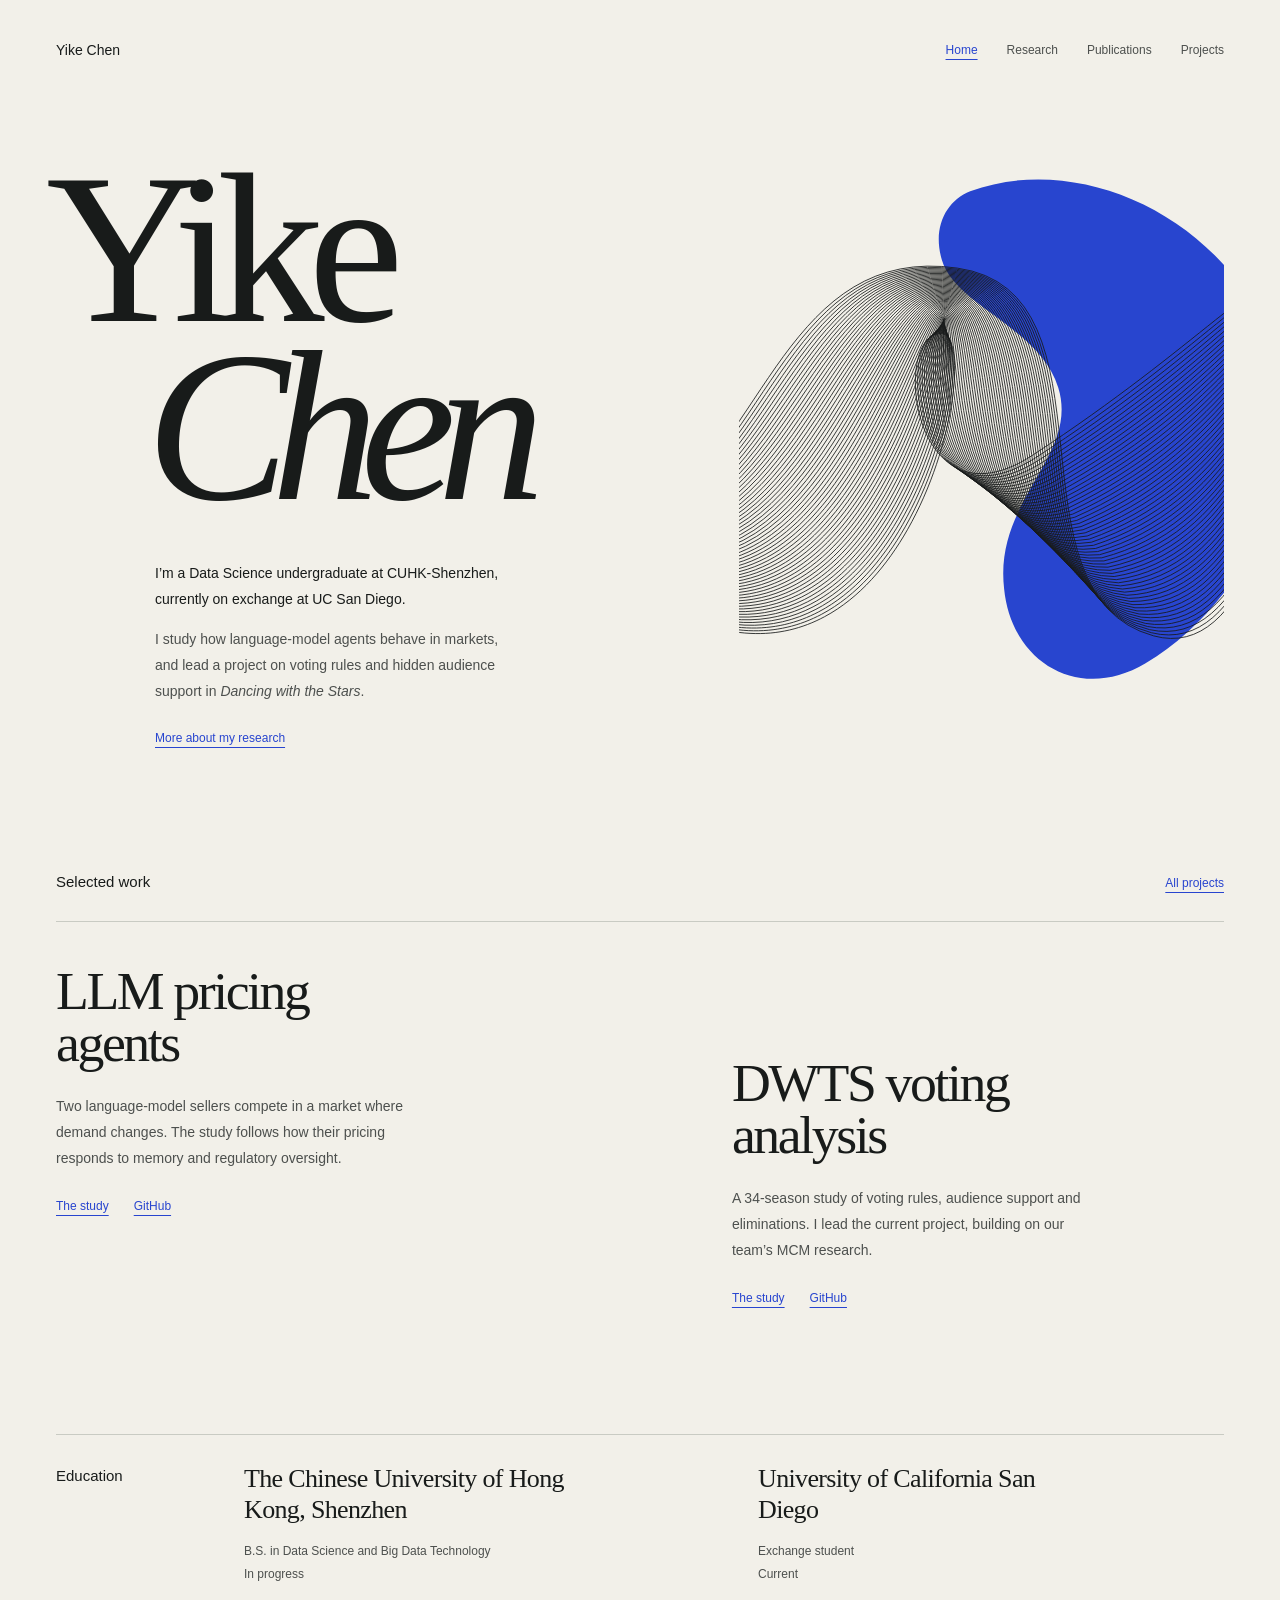
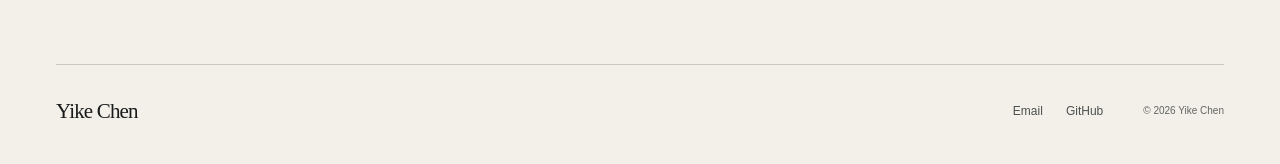
==== commit 22f014b4: "Add education and current UC San Diego exchange" ====
--- a/index.html
+++ b/index.html
@@ -4,14 +4,14 @@
   <meta charset="utf-8">
   <meta name="viewport" content="width=device-width, initial-scale=1">
   <title>Yike Chen — Data Science &amp; Research</title>
-  <meta name="description" content="Yike Chen is a Data Science undergraduate at CUHK-Shenzhen studying language-model agents in markets and leading research on DWTS voting systems.">
+  <meta name="description" content="Yike Chen is a Data Science undergraduate at CUHK-Shenzhen, currently on exchange at UC San Diego. Research on language-model agents, markets and voting systems.">
   <link rel="canonical" href="https://ccc917111.github.io/">
   <meta property="og:type" content="website">
   <meta property="og:title" content="Yike Chen — Data Science &amp; Research">
   <meta property="og:description" content="Selected research on language-model agents, markets and voting systems.">
   <meta property="og:url" content="https://ccc917111.github.io/">
   <link rel="icon" href="assets/favicon.svg" type="image/svg+xml">
-  <link rel="stylesheet" href="assets/style.css?v=art-20261016">
+  <link rel="stylesheet" href="assets/style.css?v=education-20261016">
 </head>
 <body class="page page-home">
   <a class="skip-link" href="#main">Skip to content</a>
@@ -34,7 +34,7 @@
         <img src="assets/visuals/abstract-study.svg" alt="" width="600" height="720" decoding="async" fetchpriority="high">
       </figure>
       <div class="cover-note">
-        <p>I&rsquo;m a Data Science undergraduate at CUHK-Shenzhen.</p>
+        <p>I&rsquo;m a Data Science undergraduate at CUHK-Shenzhen, currently on exchange at UC San Diego.</p>
         <p>I study how language-model agents behave in markets, and lead a project on voting rules and hidden audience support in <em>Dancing with the Stars</em>.</p>
         <a href="research.html">More about my research</a>
       </div>
@@ -58,6 +58,18 @@
         </article>
       </div>
     </section>
+
+    <section class="education" aria-labelledby="education-title">
+      <h2 id="education-title">Education</h2>
+      <div class="education-entry">
+        <h3>The Chinese University of Hong Kong, Shenzhen</h3>
+        <p>B.S. in Data Science and Big Data Technology<br> In progress</p>
+      </div>
+      <div class="education-entry">
+        <h3>University of California San Diego</h3>
+        <p>Exchange student<br> Current</p>
+      </div>
+    </section>
   </main>
 
   <footer class="site-footer">
--- a/assets/style.css
+++ b/assets/style.css
@@ -56,6 +56,10 @@
 .work-item > p { max-width: 360px; color: var(--body); font-size: 14px; line-height: 1.85; margin: 0; }
 .work-links { display: flex; flex-wrap: wrap; gap: 25px; margin-top: 24px; }
 .work-links a { font-size: 12px; }
+.education { display: grid; grid-template-columns: 140px 1fr 1fr; gap: 48px; padding: 28px 0 78px; border-top: 1px solid var(--line); }
+.education > h2 { margin: 4px 0 0; font-family: var(--sans); font-size: 15px; }
+.education-entry h3 { max-width: 340px; margin-bottom: 15px; font-family: var(--serif); font-size: 26px; letter-spacing: -.025em; line-height: 1.2; }
+.education-entry p { margin: 0; color: var(--body); font-size: 12px; line-height: 1.9; }
 .footer-inner { display: flex; flex-wrap: wrap; gap: 20px 40px; align-items: center; padding: 28px 0 35px; border-top: 1px solid var(--line); }
 .footer-inner p { margin: 0; }
 .footer-name { font-family: var(--serif); font-size: 21px; letter-spacing: -.04em; }
@@ -139,6 +143,9 @@
   .work-item > p { font-size: 13px; }
   .work-links { margin-top: 19px; }
   .work-links a { font-size: 11px; }
+  .education { grid-template-columns: 1fr; gap: 28px; padding: 23px 0 49px; }
+  .education > h2 { margin: 0; font-size: 14px; }
+  .education-entry h3 { max-width: 320px; font-size: 25px; margin-bottom: 11px; }
   .text-link { font-size: 11px; }
   .footer-inner { padding: 24px 0 29px; gap: 18px 22px; }
   .footer-name { font-size: 20px; }
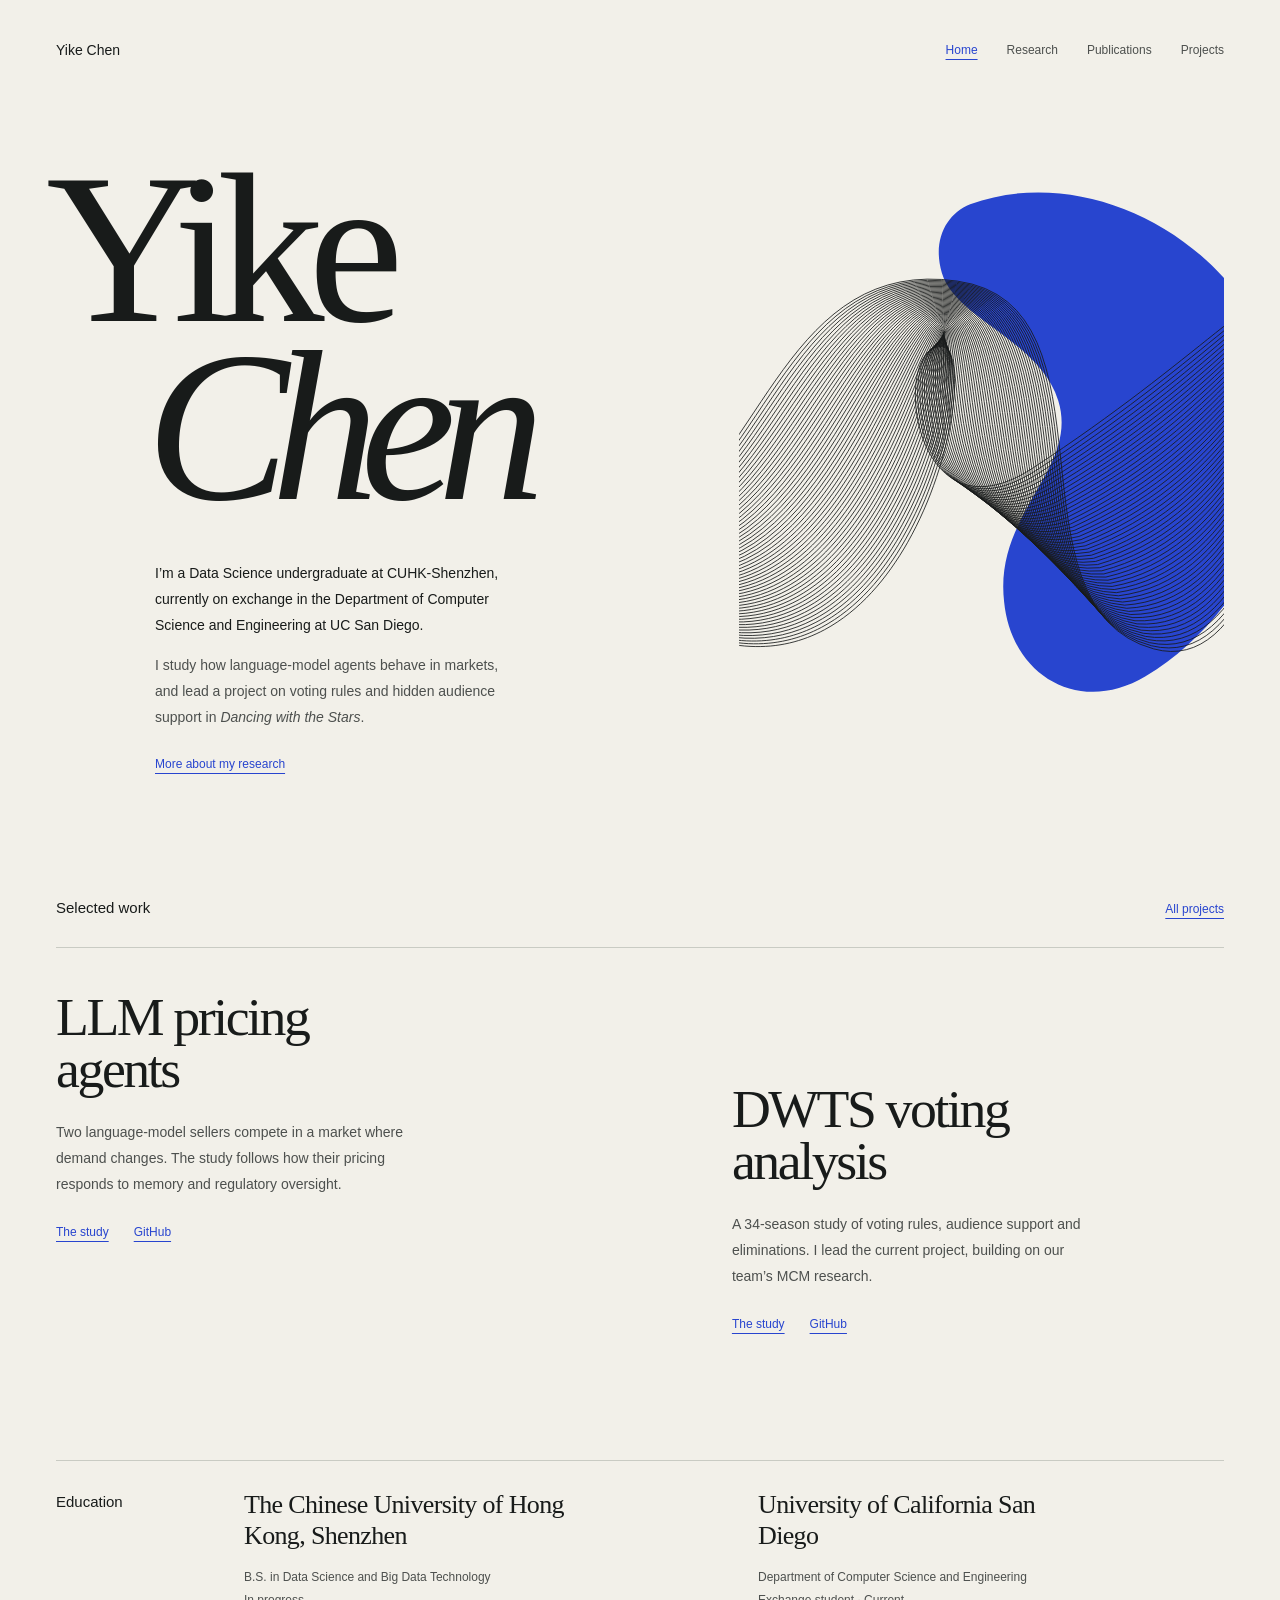
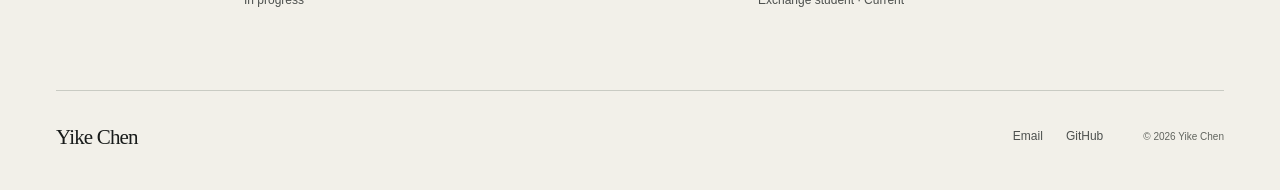
==== commit 09231a4d: "Specify UC San Diego computer science exchange affiliation" ====
--- a/index.html
+++ b/index.html
@@ -4,7 +4,7 @@
   <meta charset="utf-8">
   <meta name="viewport" content="width=device-width, initial-scale=1">
   <title>Yike Chen — Data Science &amp; Research</title>
-  <meta name="description" content="Yike Chen is a Data Science undergraduate at CUHK-Shenzhen, currently on exchange at UC San Diego. Research on language-model agents, markets and voting systems.">
+  <meta name="description" content="Yike Chen is a Data Science undergraduate at CUHK-Shenzhen, currently on exchange in the Department of Computer Science and Engineering at UC San Diego. Research on language-model agents, markets and voting systems.">
   <link rel="canonical" href="https://ccc917111.github.io/">
   <meta property="og:type" content="website">
   <meta property="og:title" content="Yike Chen — Data Science &amp; Research">
@@ -34,7 +34,7 @@
         <img src="assets/visuals/abstract-study.svg" alt="" width="600" height="720" decoding="async" fetchpriority="high">
       </figure>
       <div class="cover-note">
-        <p>I&rsquo;m a Data Science undergraduate at CUHK-Shenzhen, currently on exchange at UC San Diego.</p>
+        <p>I&rsquo;m a Data Science undergraduate at CUHK-Shenzhen, currently on exchange in the Department of Computer Science and Engineering at UC San Diego.</p>
         <p>I study how language-model agents behave in markets, and lead a project on voting rules and hidden audience support in <em>Dancing with the Stars</em>.</p>
         <a href="research.html">More about my research</a>
       </div>
@@ -67,7 +67,7 @@
       </div>
       <div class="education-entry">
         <h3>University of California San Diego</h3>
-        <p>Exchange student<br> Current</p>
+        <p>Department of Computer Science and Engineering<br> Exchange student · Current</p>
       </div>
     </section>
   </main>
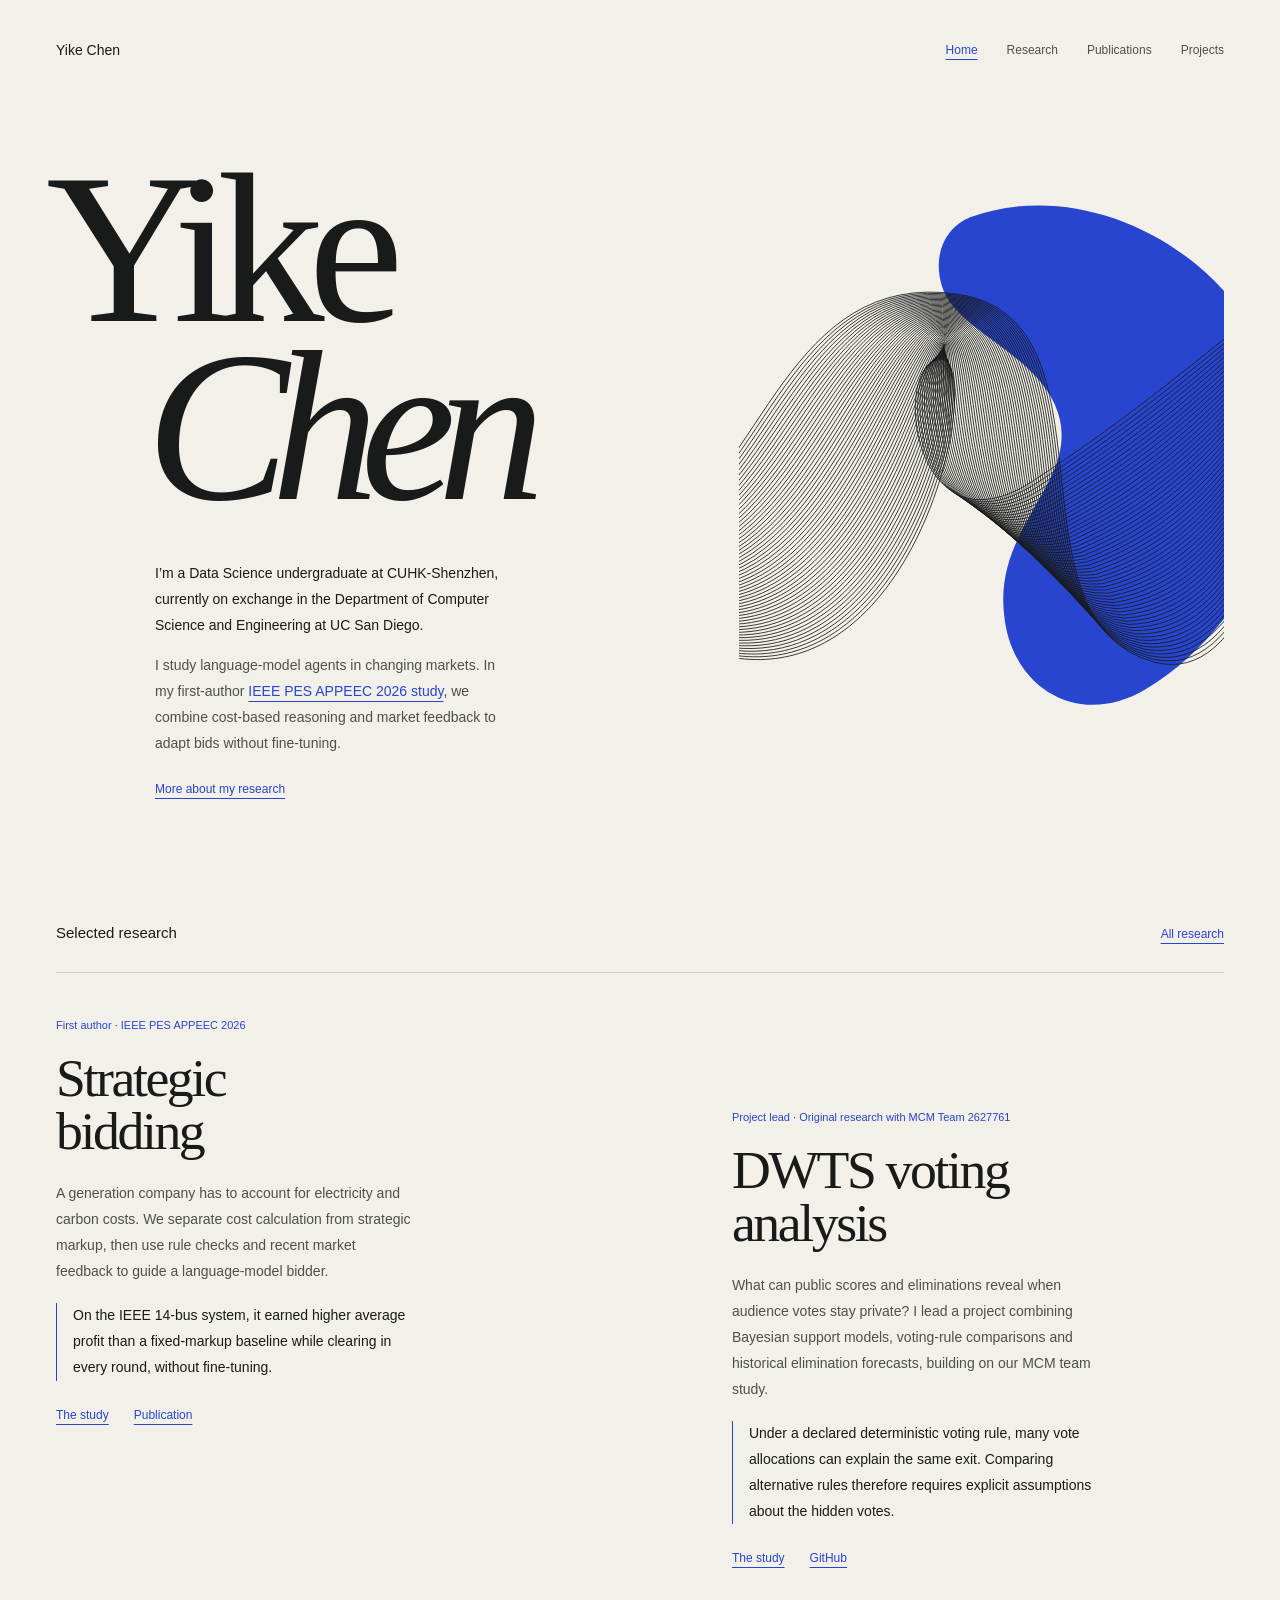
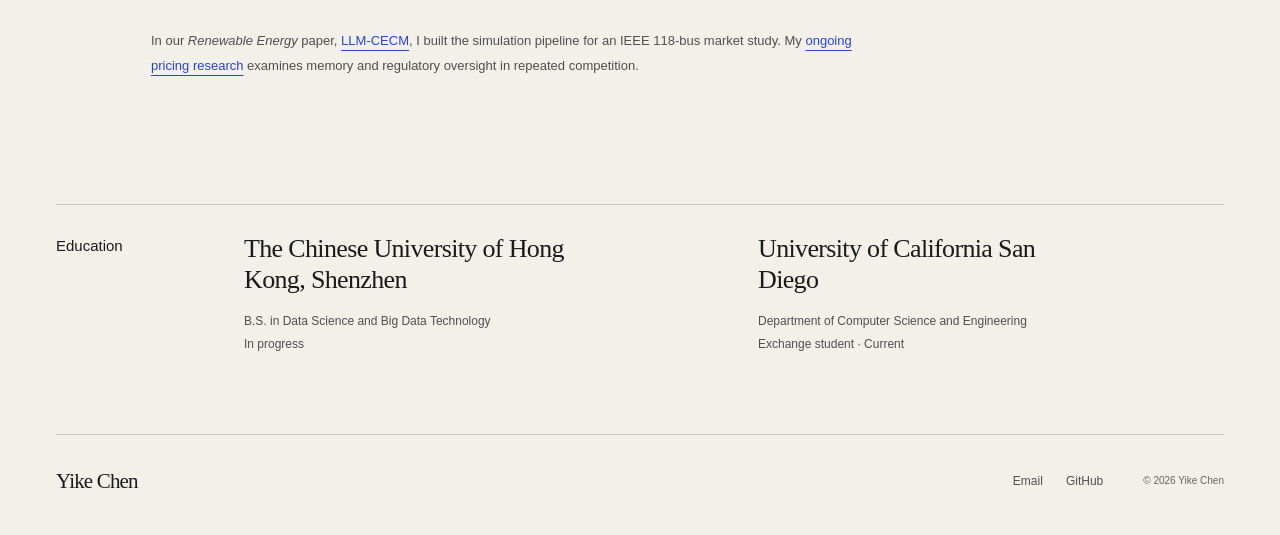
==== commit 5ca486f2: "Bring research findings and contributions into the portfolio" ====
--- a/index.html
+++ b/index.html
@@ -8,10 +8,10 @@
   <link rel="canonical" href="https://ccc917111.github.io/">
   <meta property="og:type" content="website">
   <meta property="og:title" content="Yike Chen — Data Science &amp; Research">
-  <meta property="og:description" content="Selected research on language-model agents, markets and voting systems.">
+  <meta property="og:description" content="First-author research on strategic bidding, a market-simulation study in Renewable Energy, and project-led analysis of hidden audience support and voting rules.">
   <meta property="og:url" content="https://ccc917111.github.io/">
   <link rel="icon" href="assets/favicon.svg" type="image/svg+xml">
-  <link rel="stylesheet" href="assets/style.css?v=education-20261016">
+  <link rel="stylesheet" href="assets/style.css?v=content-20261016">
 </head>
 <body class="page page-home">
   <a class="skip-link" href="#main">Skip to content</a>
@@ -35,28 +35,33 @@
       </figure>
       <div class="cover-note">
         <p>I&rsquo;m a Data Science undergraduate at CUHK-Shenzhen, currently on exchange in the Department of Computer Science and Engineering at UC San Diego.</p>
-        <p>I study how language-model agents behave in markets, and lead a project on voting rules and hidden audience support in <em>Dancing with the Stars</em>.</p>
+        <p>I study language-model agents in changing markets. In my first-author <a href="publications.html#bidding">IEEE PES APPEEC 2026 study</a>, we combine cost-based reasoning and market feedback to adapt bids without fine-tuning.</p>
         <a href="research.html">More about my research</a>
       </div>
     </section>
 
     <section class="selected-work" aria-labelledby="work-title">
       <div class="section-heading">
-        <h2 id="work-title">Selected work</h2>
-        <a href="projects.html">All projects</a>
+        <h2 id="work-title">Selected research</h2>
+        <a href="research.html">All research</a>
       </div>
       <div class="work-grid">
         <article class="work-item">
-          <h3><a href="research.html#pricing">LLM pricing<br> agents</a></h3>
-          <p>Two language-model sellers compete in a market where demand changes. The study follows how their pricing responds to memory and regulatory oversight.</p>
-          <div class="work-links"><a href="research.html#pricing">The study</a><a href="https://github.com/CCC917111/strategic-adaptation-llm-pricing-agents">GitHub</a></div>
+          <p class="work-role">First author · IEEE PES APPEEC 2026</p>
+          <h3><a href="research.html#bidding">Strategic<br> bidding</a></h3>
+          <p>A generation company has to account for electricity and carbon costs. We separate cost calculation from strategic markup, then use rule checks and recent market feedback to guide a language-model bidder.</p>
+          <p class="work-finding">On the IEEE 14-bus system, it earned higher average profit than a fixed-markup baseline while clearing in every round, without fine-tuning.</p>
+          <div class="work-links"><a href="research.html#bidding">The study</a><a href="publications.html#bidding">Publication</a></div>
         </article>
         <article class="work-item">
+          <p class="work-role">Project lead · Original research with MCM Team 2627761</p>
           <h3><a href="research.html#dwts">DWTS voting<br> analysis</a></h3>
-          <p>A 34-season study of voting rules, audience support and eliminations. I lead the current project, building on our team&rsquo;s MCM research.</p>
+          <p>What can public scores and eliminations reveal when audience votes stay private? I lead a project combining Bayesian support models, voting-rule comparisons and historical elimination forecasts, building on our MCM team study.</p>
+          <p class="work-finding">Under a declared deterministic voting rule, many vote allocations can explain the same exit. Comparing alternative rules therefore requires explicit assumptions about the hidden votes.</p>
           <div class="work-links"><a href="research.html#dwts">The study</a><a href="https://github.com/CCC917111/DWTS_voting_analysis">GitHub</a></div>
         </article>
       </div>
+      <p class="research-note">In our <em>Renewable Energy</em> paper, <a href="publications.html#llm-cecm">LLM-CECM</a>, I built the simulation pipeline for an IEEE 118-bus market study. My <a href="research.html#pricing">ongoing pricing research</a> examines memory and regulatory oversight in repeated competition.</p>
     </section>
 
     <section class="education" aria-labelledby="education-title">
--- a/assets/style.css
+++ b/assets/style.css
@@ -54,8 +54,11 @@
 .work-item h3 a { color: var(--ink); text-decoration: none; }
 .work-item h3 a:hover { color: var(--accent); }
 .work-item > p { max-width: 360px; color: var(--body); font-size: 14px; line-height: 1.85; margin: 0; }
+.work-item > .work-role { margin: 0 0 17px; color: var(--accent); font-size: 11px; line-height: 1.7; }
+.work-item > .work-finding { margin-top: 18px; padding-left: 16px; border-left: 1px solid var(--accent); color: var(--ink); }
 .work-links { display: flex; flex-wrap: wrap; gap: 25px; margin-top: 24px; }
 .work-links a { font-size: 12px; }
+.research-note { max-width: 720px; margin: 60px 0 0 95px; color: var(--body); font-size: 13px; line-height: 1.9; }
 .education { display: grid; grid-template-columns: 140px 1fr 1fr; gap: 48px; padding: 28px 0 78px; border-top: 1px solid var(--line); }
 .education > h2 { margin: 4px 0 0; font-family: var(--sans); font-size: 15px; }
 .education-entry h3 { max-width: 340px; margin-bottom: 15px; font-family: var(--serif); font-size: 26px; letter-spacing: -.025em; line-height: 1.2; }
@@ -83,6 +86,8 @@
 .entry-content { max-width: 720px; }
 .entry-content h2 { font-family: var(--serif); font-size: 35px; letter-spacing: -.025em; margin-bottom: 26px; }
 .entry-content > p { color: var(--body); font-size: 14px; line-height: 1.95; }
+.entry-content > .study-question { margin-bottom: 24px; color: var(--ink); font-family: var(--serif); font-size: 23px; line-height: 1.45; letter-spacing: -.015em; }
+.study-subtitle { margin: 28px 0 11px; font-family: var(--sans); font-size: 14px; font-weight: 600; line-height: 1.5; letter-spacing: 0; }
 .publication-group { margin: 4px 0 60px; }
 .page-publications main { padding-bottom: 35px; }
 .group-title { margin-bottom: 0; padding-bottom: 18px; border-bottom: 1px solid var(--line); font-size: 12px; color: var(--muted); }
@@ -94,6 +99,7 @@
 .authors { color: var(--body); font-size: 13px; line-height: 1.9; margin-bottom: 12px; }
 .self { color: var(--ink); font-weight: 600; }
 .publication-note { color: var(--muted); font-size: 12px; }
+.publication-summary { color: var(--body); font-size: 13px; line-height: 1.85; max-width: 760px; margin-bottom: 14px; }
 .project-grid { padding-bottom: 70px; }
 .project-card { display: grid; grid-template-columns: 65px minmax(0, 1fr); column-gap: 30px; padding: 38px 0 46px; border-top: 1px solid var(--line); }
 .project-card > :not(.project-topline) { grid-column: 2; }
@@ -141,8 +147,11 @@
   .work-item:nth-child(2) { padding-top: 0; margin-left: 35px; }
   .work-item h3 { font-size: 43px; margin-bottom: 20px; }
   .work-item > p { font-size: 13px; }
+  .work-item > .work-role { font-size: 10px; margin-bottom: 15px; }
+  .work-item > .work-finding { padding-left: 13px; margin-top: 16px; }
   .work-links { margin-top: 19px; }
   .work-links a { font-size: 11px; }
+  .research-note { margin: 43px 0 0; font-size: 12px; }
   .education { grid-template-columns: 1fr; gap: 28px; padding: 23px 0 49px; }
   .education > h2 { margin: 0; font-size: 14px; }
   .education-entry h3 { max-width: 320px; font-size: 25px; margin-bottom: 11px; }
@@ -163,6 +172,8 @@
   .entry-role { max-width: none; margin: 0; }
   .entry-content h2 { font-size: 30px; margin-bottom: 21px; }
   .entry-content > p { font-size: 13px; line-height: 1.95; }
+  .entry-content > .study-question { font-size: 22px; line-height: 1.45; }
+  .study-subtitle { font-size: 13px; margin-top: 25px; }
   .research-list { margin-bottom: 40px; }
   .publication-group { margin-bottom: 35px; }
   .publication { grid-template-columns: 22px minmax(0, 1fr); gap: 13px; padding-top: 25px; }
@@ -170,6 +181,7 @@
   .publication-number { font-size: 10px; }
   .authors { font-size: 12px; }
   .venue, .publication-note { font-size: 11px; }
+  .publication-summary { font-size: 12px; }
   .project-grid { padding-bottom: 40px; }
   .project-card { grid-template-columns: 22px minmax(0, 1fr); column-gap: 13px; padding: 28px 0 33px; }
   .project-topline { padding-top: 6px; }
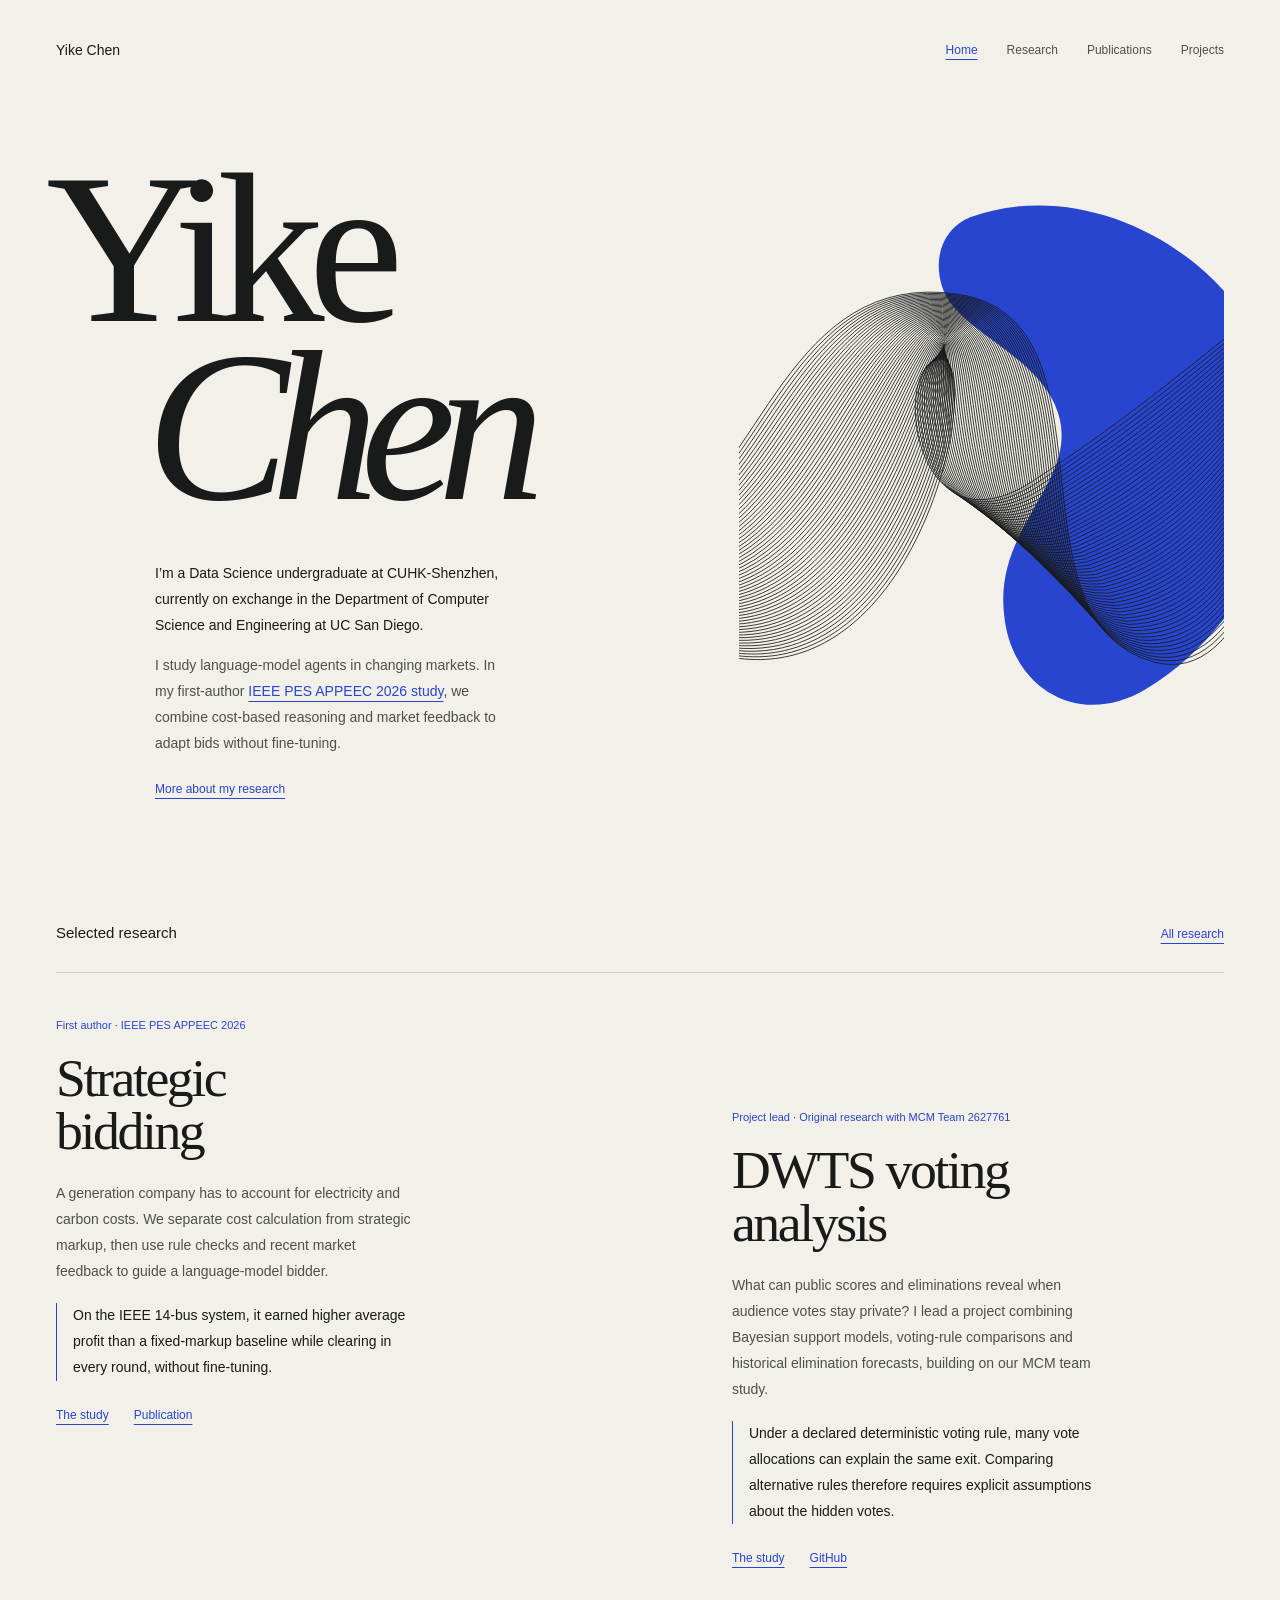
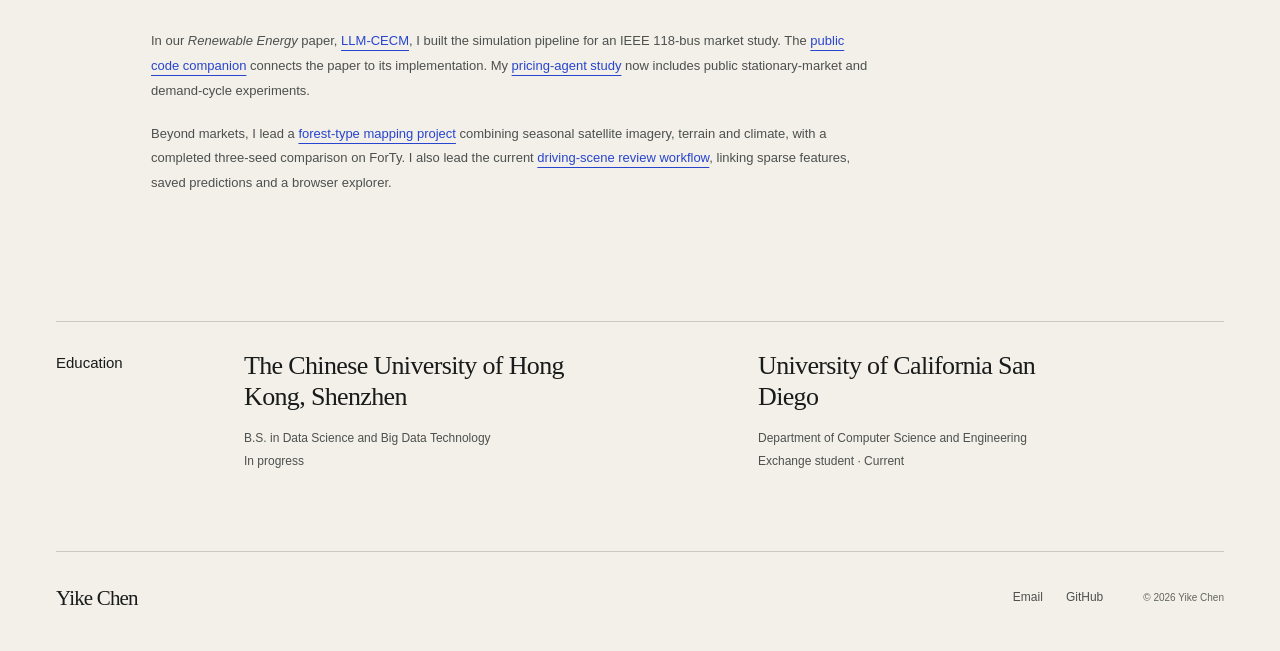
==== commit 8c134a70: "Refresh research portfolio from current public repositories" ====
--- a/index.html
+++ b/index.html
@@ -4,14 +4,14 @@
   <meta charset="utf-8">
   <meta name="viewport" content="width=device-width, initial-scale=1">
   <title>Yike Chen — Data Science &amp; Research</title>
-  <meta name="description" content="Yike Chen is a Data Science undergraduate at CUHK-Shenzhen, currently on exchange in the Department of Computer Science and Engineering at UC San Diego. Research on language-model agents, markets and voting systems.">
+  <meta name="description" content="Yike Chen is a Data Science undergraduate at CUHK-Shenzhen, on exchange in Computer Science and Engineering at UC San Diego. Research and software for agent markets, voting systems and visual learning.">
   <link rel="canonical" href="https://ccc917111.github.io/">
   <meta property="og:type" content="website">
   <meta property="og:title" content="Yike Chen — Data Science &amp; Research">
-  <meta property="og:description" content="First-author research on strategic bidding, a market-simulation study in Renewable Energy, and project-led analysis of hidden audience support and voting rules.">
+  <meta property="og:description" content="First-author strategic bidding research, market simulation in Renewable Energy, and project-led work on voting systems, forest mapping and driving-scene review.">
   <meta property="og:url" content="https://ccc917111.github.io/">
   <link rel="icon" href="assets/favicon.svg" type="image/svg+xml">
-  <link rel="stylesheet" href="assets/style.css?v=content-20261016">
+  <link rel="stylesheet" href="assets/style.css?v=portfolio-20261029">
 </head>
 <body class="page page-home">
   <a class="skip-link" href="#main">Skip to content</a>
@@ -61,7 +61,8 @@
           <div class="work-links"><a href="research.html#dwts">The study</a><a href="https://github.com/CCC917111/DWTS_voting_analysis">GitHub</a></div>
         </article>
       </div>
-      <p class="research-note">In our <em>Renewable Energy</em> paper, <a href="publications.html#llm-cecm">LLM-CECM</a>, I built the simulation pipeline for an IEEE 118-bus market study. My <a href="research.html#pricing">ongoing pricing research</a> examines memory and regulatory oversight in repeated competition.</p>
+      <p class="research-note">In our <em>Renewable Energy</em> paper, <a href="publications.html#llm-cecm">LLM-CECM</a>, I built the simulation pipeline for an IEEE 118-bus market study. The <a href="projects.html#llm-cecm">public code companion</a> connects the paper to its implementation. My <a href="research.html#pricing">pricing-agent study</a> now includes public stationary-market and demand-cycle experiments.</p>
+      <p class="research-note">Beyond markets, I lead a <a href="research.html#forest">forest-type mapping project</a> combining seasonal satellite imagery, terrain and climate, with a completed three-seed comparison on ForTy. I also lead the current <a href="projects.html#long-tail">driving-scene review workflow</a>, linking sparse features, saved predictions and a browser explorer.</p>
     </section>
 
     <section class="education" aria-labelledby="education-title">
--- a/assets/style.css
+++ b/assets/style.css
@@ -59,6 +59,7 @@
 .work-links { display: flex; flex-wrap: wrap; gap: 25px; margin-top: 24px; }
 .work-links a { font-size: 12px; }
 .research-note { max-width: 720px; margin: 60px 0 0 95px; color: var(--body); font-size: 13px; line-height: 1.9; }
+.research-note + .research-note { margin-top: 18px; }
 .education { display: grid; grid-template-columns: 140px 1fr 1fr; gap: 48px; padding: 28px 0 78px; border-top: 1px solid var(--line); }
 .education > h2 { margin: 4px 0 0; font-family: var(--sans); font-size: 15px; }
 .education-entry h3 { max-width: 340px; margin-bottom: 15px; font-family: var(--serif); font-size: 26px; letter-spacing: -.025em; line-height: 1.2; }
@@ -88,6 +89,26 @@
 .entry-content > p { color: var(--body); font-size: 14px; line-height: 1.95; }
 .entry-content > .study-question { margin-bottom: 24px; color: var(--ink); font-family: var(--serif); font-size: 23px; line-height: 1.45; letter-spacing: -.015em; }
 .study-subtitle { margin: 28px 0 11px; font-family: var(--sans); font-size: 14px; font-weight: 600; line-height: 1.5; letter-spacing: 0; }
+.research-figure { margin: 31px 0 19px; padding-top: 21px; border-top: 1px solid var(--line); }
+.figure-image { display: block; }
+.figure-image img { width: 100%; height: auto; }
+.research-figure figcaption { margin-top: 17px; color: var(--body); font-size: 12px; line-height: 1.85; }
+.research-figure figcaption p { margin-bottom: 10px; }
+.research-figure figcaption strong { color: var(--ink); font-weight: 500; }
+.figure-links { display: flex; flex-wrap: wrap; gap: 11px 23px; margin-top: 12px; }
+.result-data { margin: 0 0 24px; color: var(--body); font-size: 12px; }
+.result-data summary { width: fit-content; padding: 6px 0; color: var(--accent); cursor: pointer; }
+.result-data table { width: 100%; table-layout: fixed; border-collapse: collapse; margin: 14px 0; font-size: 12px; line-height: 1.7; }
+.result-data caption { text-align: left; font-size: 11px; margin-bottom: 14px; }
+.comparison-column { width: 48%; }
+.difference-column { width: 21%; }
+.interval-column { width: 31%; }
+.result-data th, .result-data td { text-align: left; vertical-align: top; padding: 11px 6px; border-bottom: 1px solid var(--line); }
+.result-data th { color: var(--ink); font-weight: 500; }
+.result-data th:first-child { padding-left: 0; }
+.result-data th span { display: block; color: var(--body); font-weight: 400; }
+.result-data td { font-variant-numeric: tabular-nums; }
+.result-data > p { font-size: 11px; line-height: 1.9; }
 .publication-group { margin: 4px 0 60px; }
 .page-publications main { padding-bottom: 35px; }
 .group-title { margin-bottom: 0; padding-bottom: 18px; border-bottom: 1px solid var(--line); font-size: 12px; color: var(--muted); }
@@ -107,6 +128,8 @@
 .project-number { color: var(--muted); font-size: 11px; }
 .project-card h2 { max-width: 800px; font-family: var(--serif); font-size: 36px; letter-spacing: -.03em; margin-bottom: 23px; }
 .project-card > p { max-width: 760px; color: var(--body); font-size: 14px; line-height: 1.95; }
+.project-card > .project-context { margin-bottom: 12px; color: var(--accent); font-size: 11px; }
+.coursework .project-card h3 { max-width: 800px; margin-bottom: 18px; font-family: var(--serif); font-size: 29px; letter-spacing: -.025em; }
 .project-method { max-width: 760px; margin: 3px 0 0; }
 .project-method summary { width: fit-content; padding: 6px 0; font-size: 12px; color: var(--accent); cursor: pointer; }
 .project-method[open] summary { margin-bottom: 15px; }
@@ -174,6 +197,10 @@
   .entry-content > p { font-size: 13px; line-height: 1.95; }
   .entry-content > .study-question { font-size: 22px; line-height: 1.45; }
   .study-subtitle { font-size: 13px; margin-top: 25px; }
+  .research-figure { margin-top: 27px; padding-top: 19px; }
+  .research-figure figcaption { font-size: 11px; }
+  .result-data, .result-data table { font-size: 11px; }
+  .result-data th, .result-data td { padding: 10px 5px; }
   .research-list { margin-bottom: 40px; }
   .publication-group { margin-bottom: 35px; }
   .publication { grid-template-columns: 22px minmax(0, 1fr); gap: 13px; padding-top: 25px; }
@@ -188,6 +215,8 @@
   .project-number { font-size: 10px; }
   .project-card h2 { font-size: 30px; margin-bottom: 20px; }
   .project-card > p { font-size: 13px; }
+  .project-card > .project-context { font-size: 10px; }
+  .coursework .project-card h3 { font-size: 25px; }
   .project-method summary, .visual-open { font-size: 11px; }
 }
 @media (max-width: 360px) {
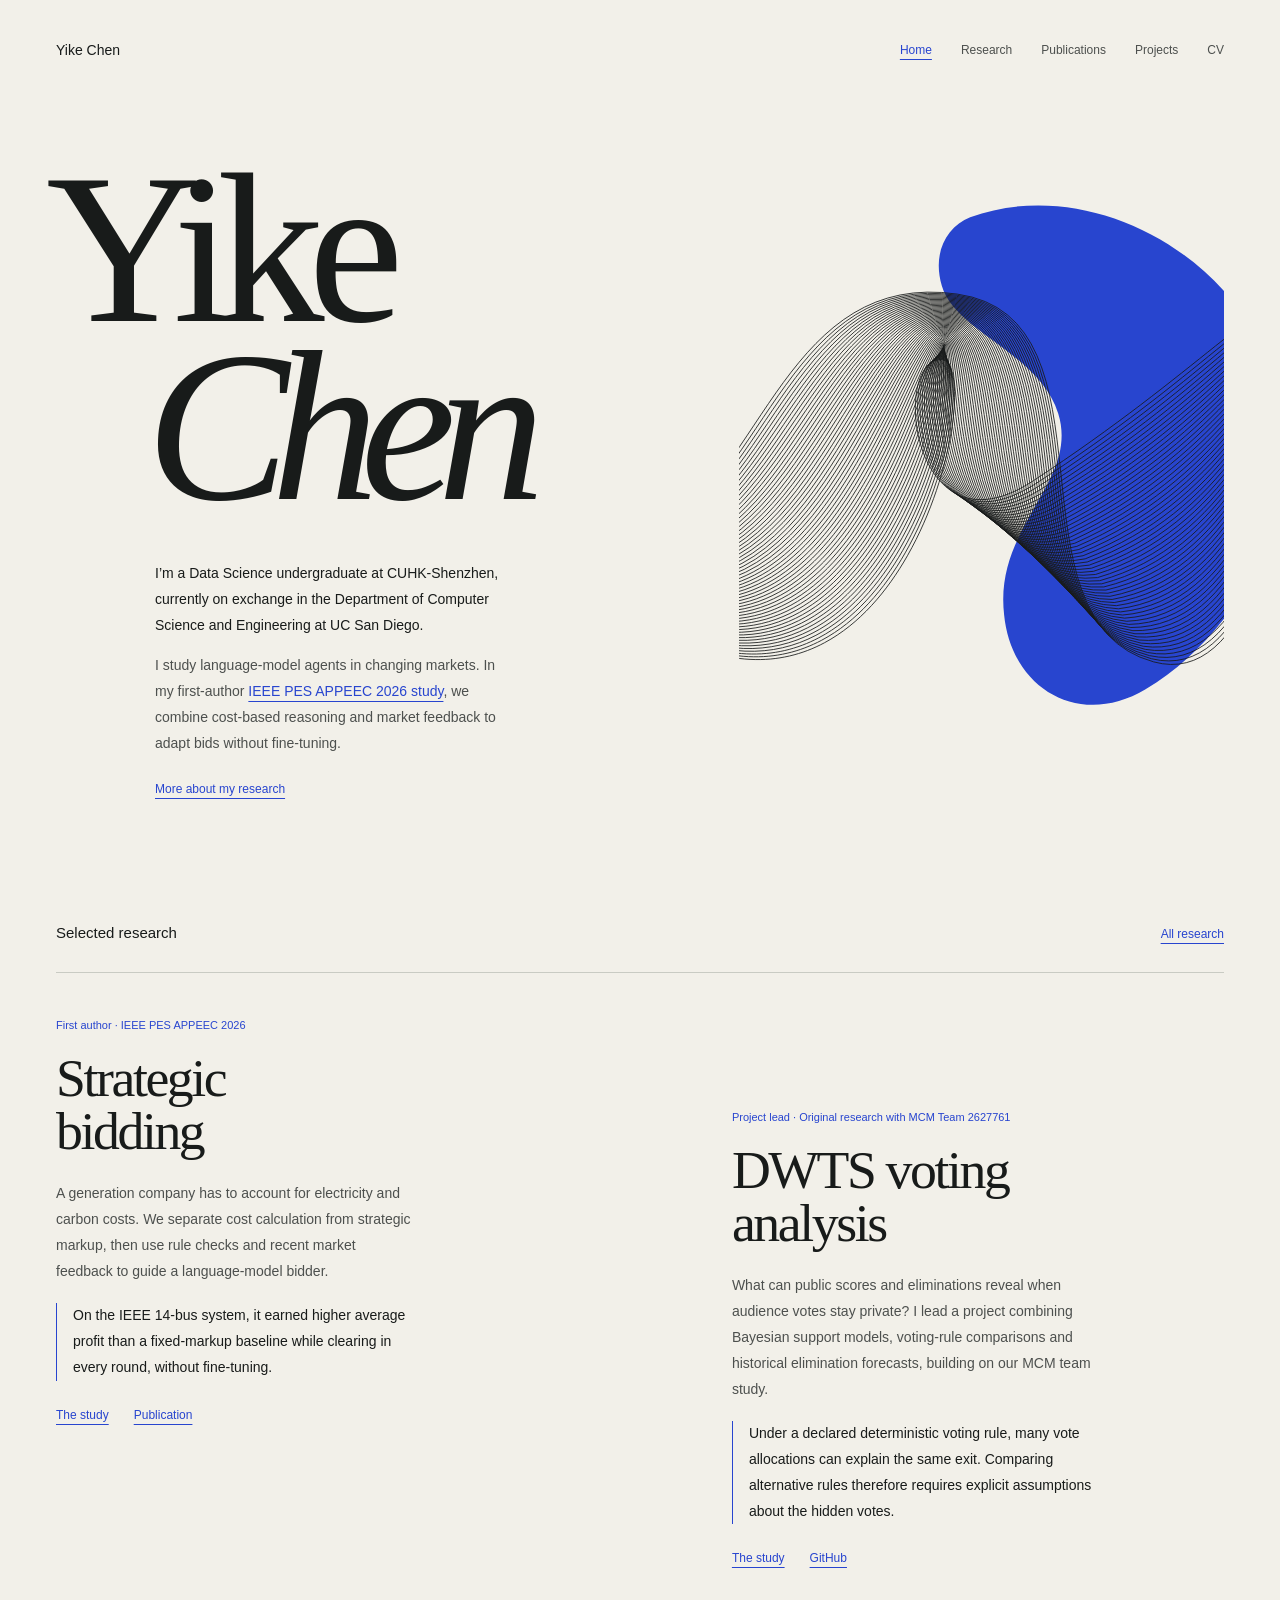
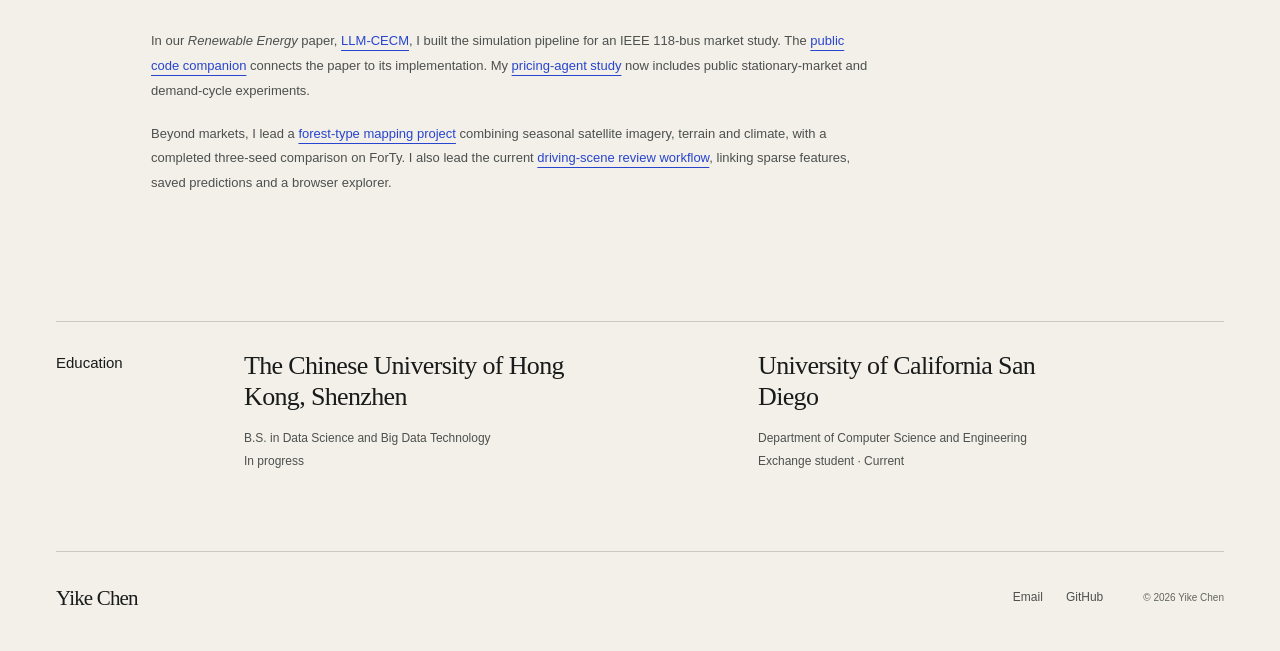
==== commit d74ee481: "Add CV link to navigation in index.html" ====
--- a/index.html
+++ b/index.html
@@ -23,6 +23,7 @@
         <a href="research.html">Research</a>
         <a href="publications.html">Publications</a>
         <a href="projects.html">Projects</a>
+        <a href="assets/cv.pdf" target="_blank" rel="noopener">CV</a>
       </nav>
     </div>
   </header>
